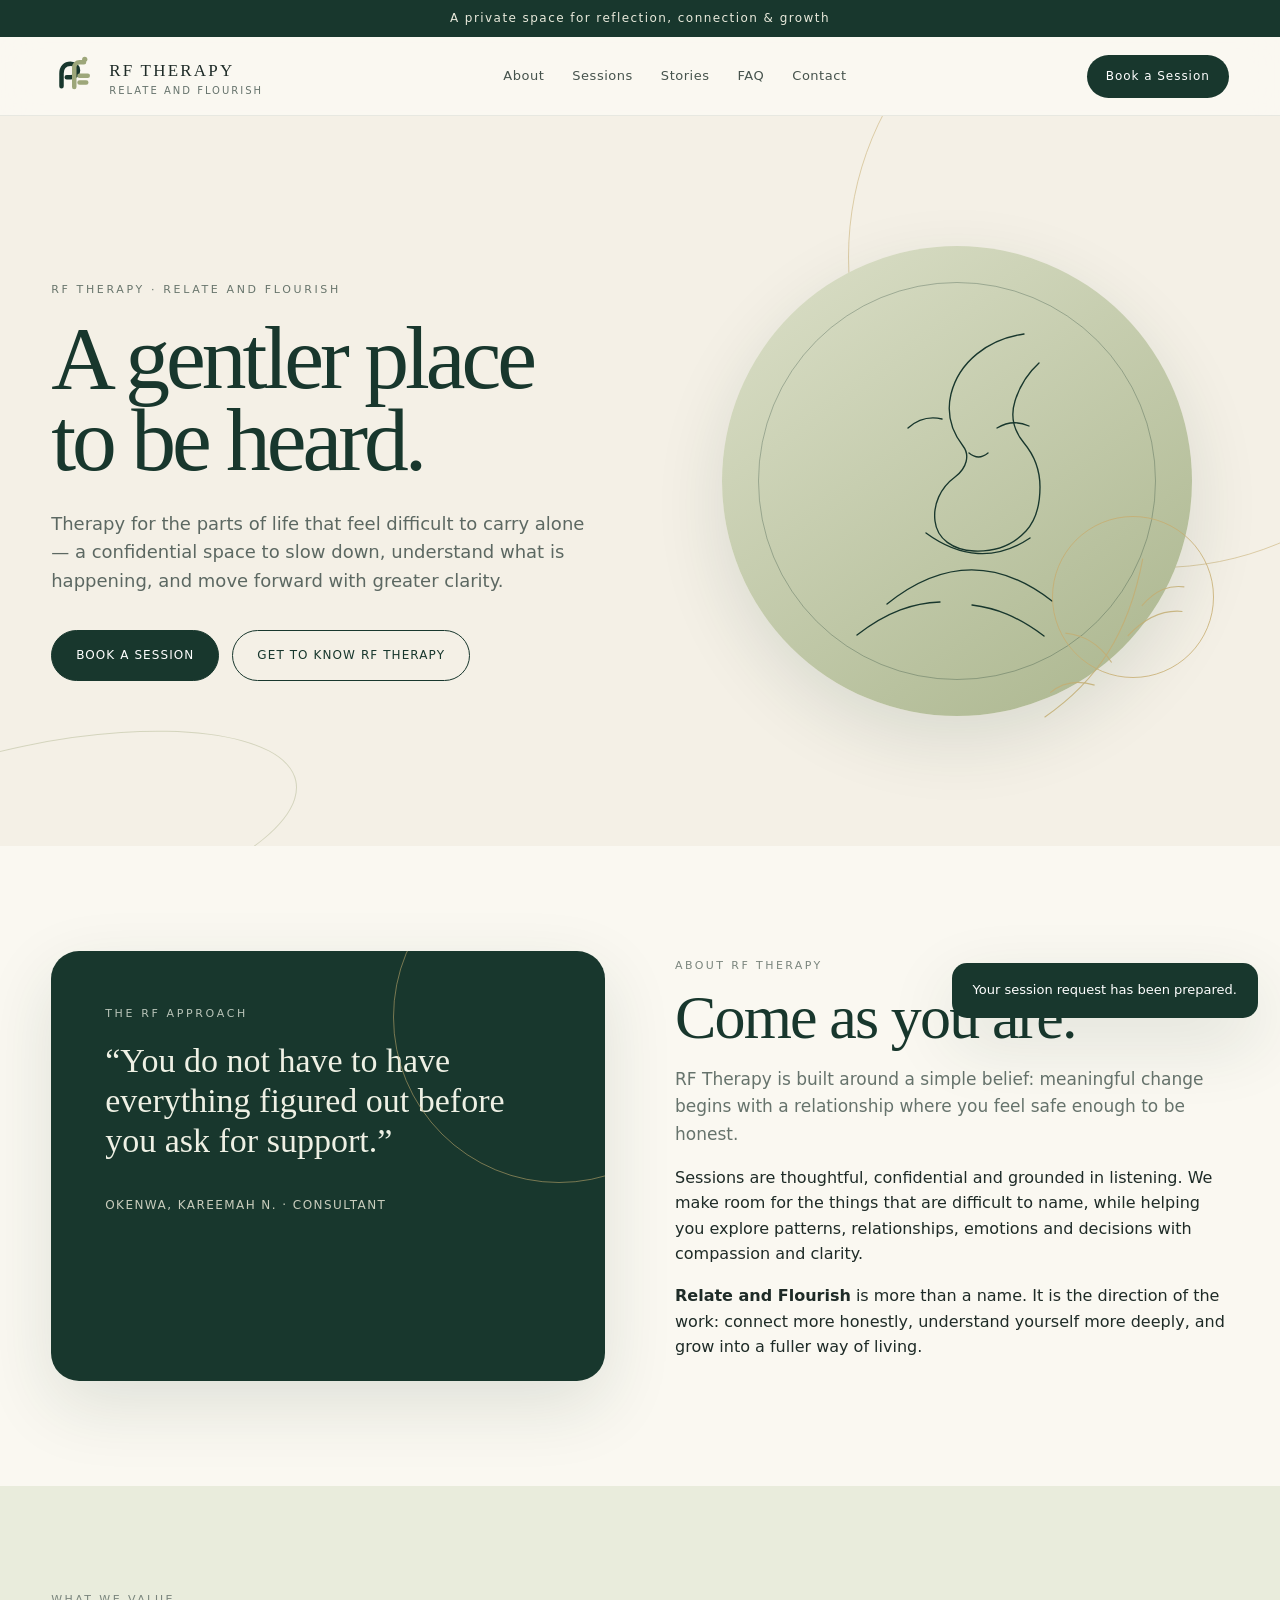
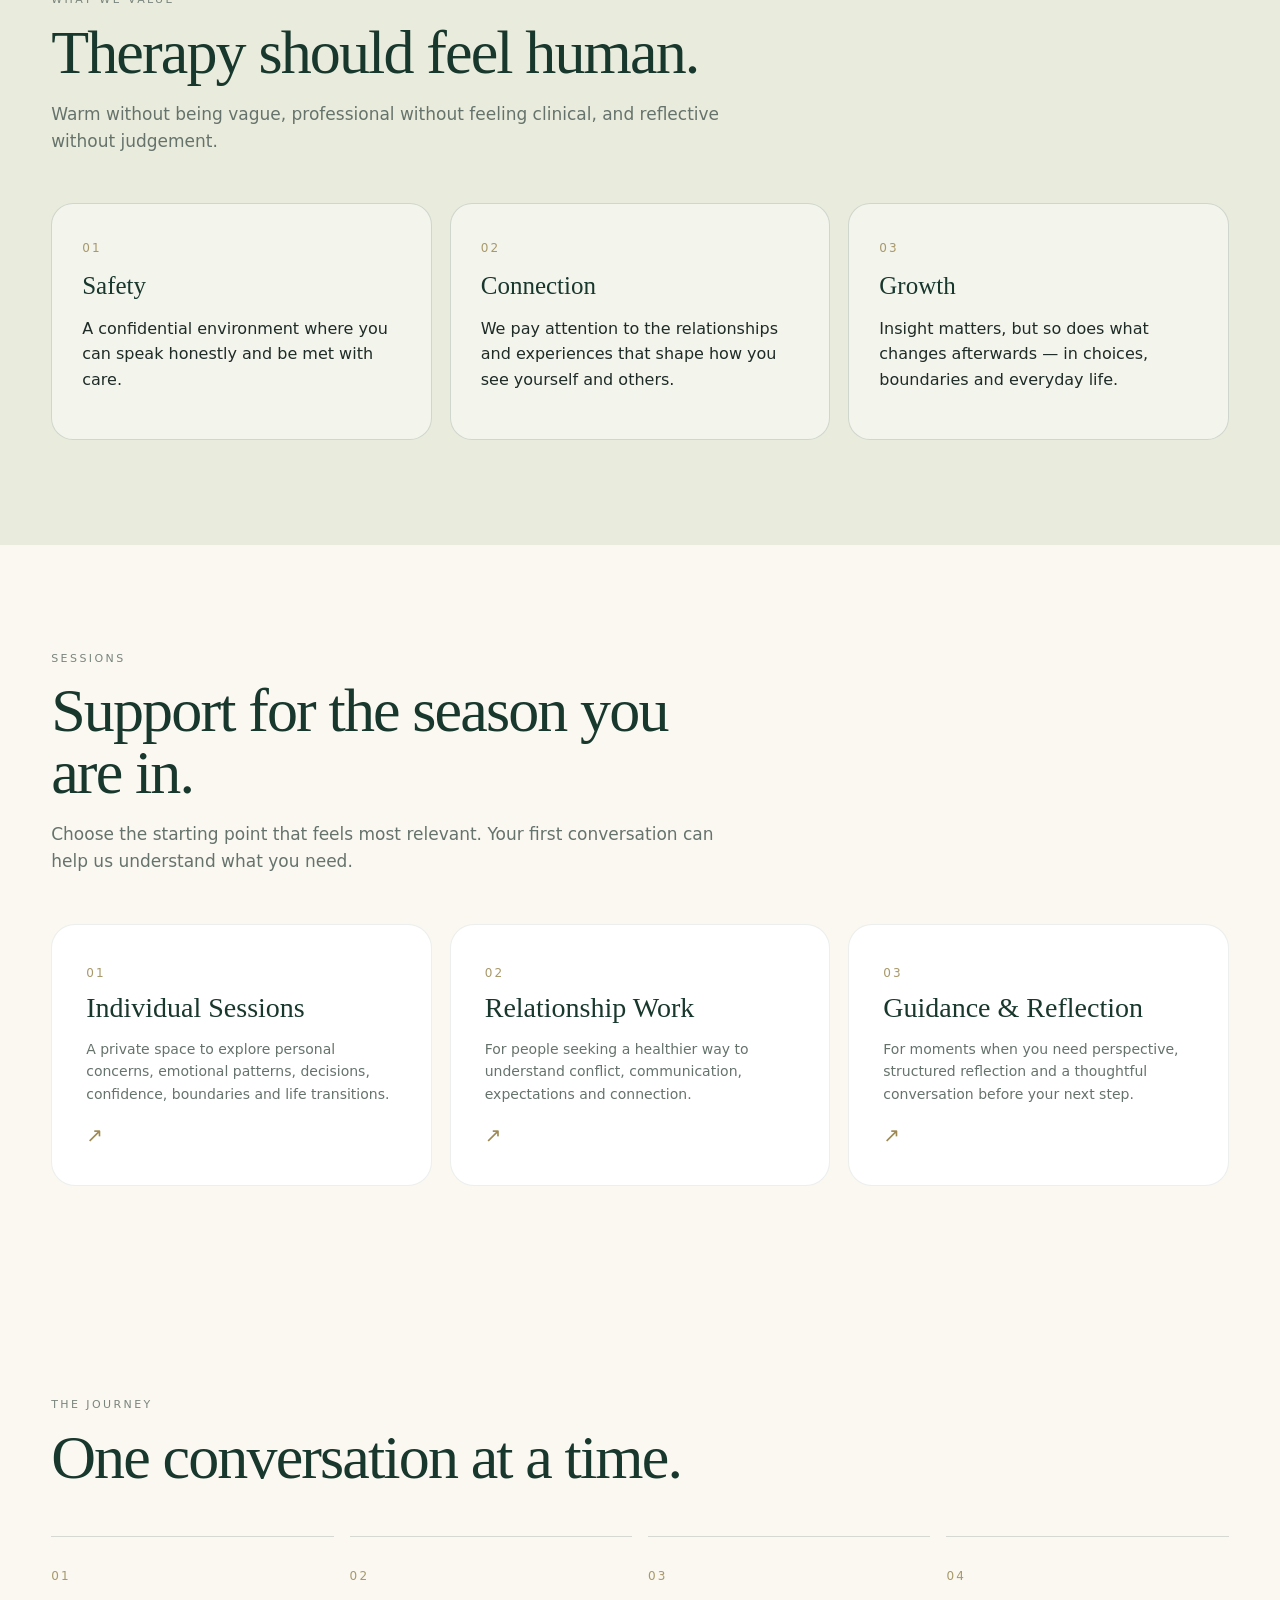
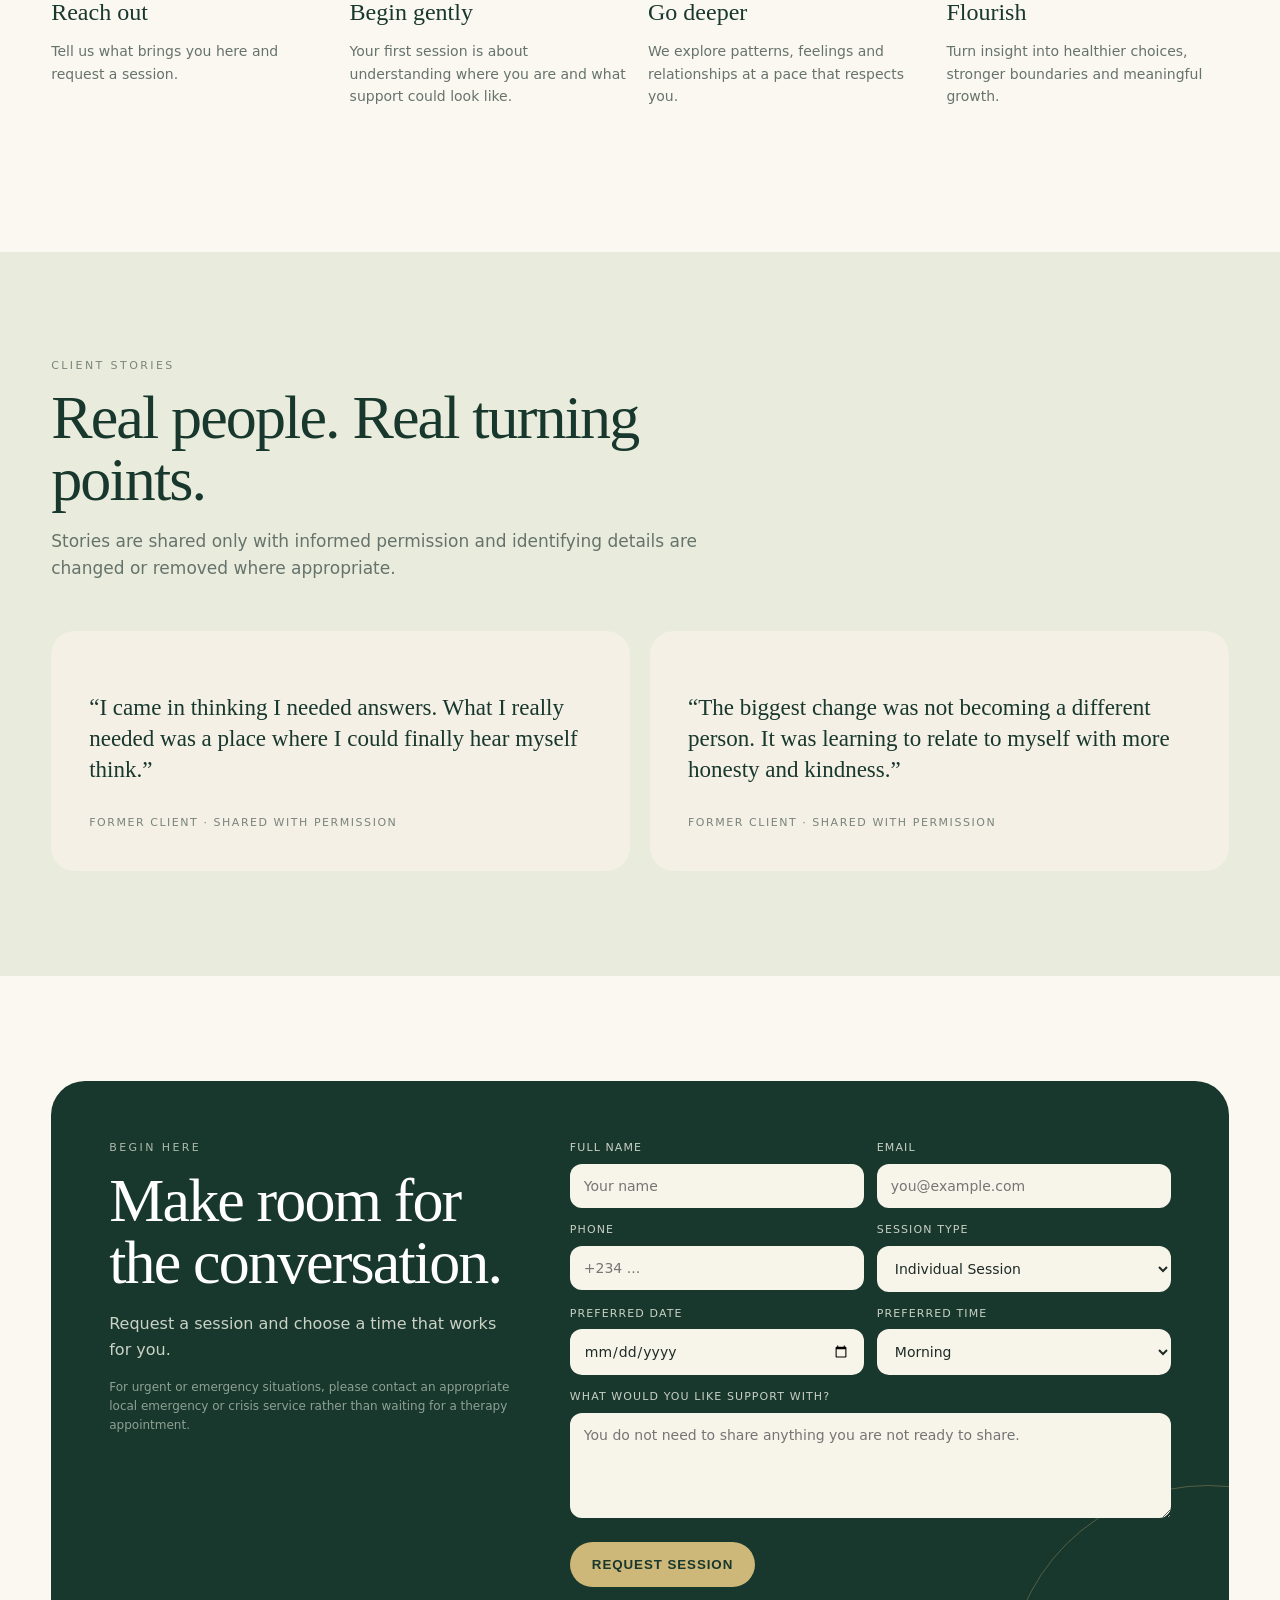
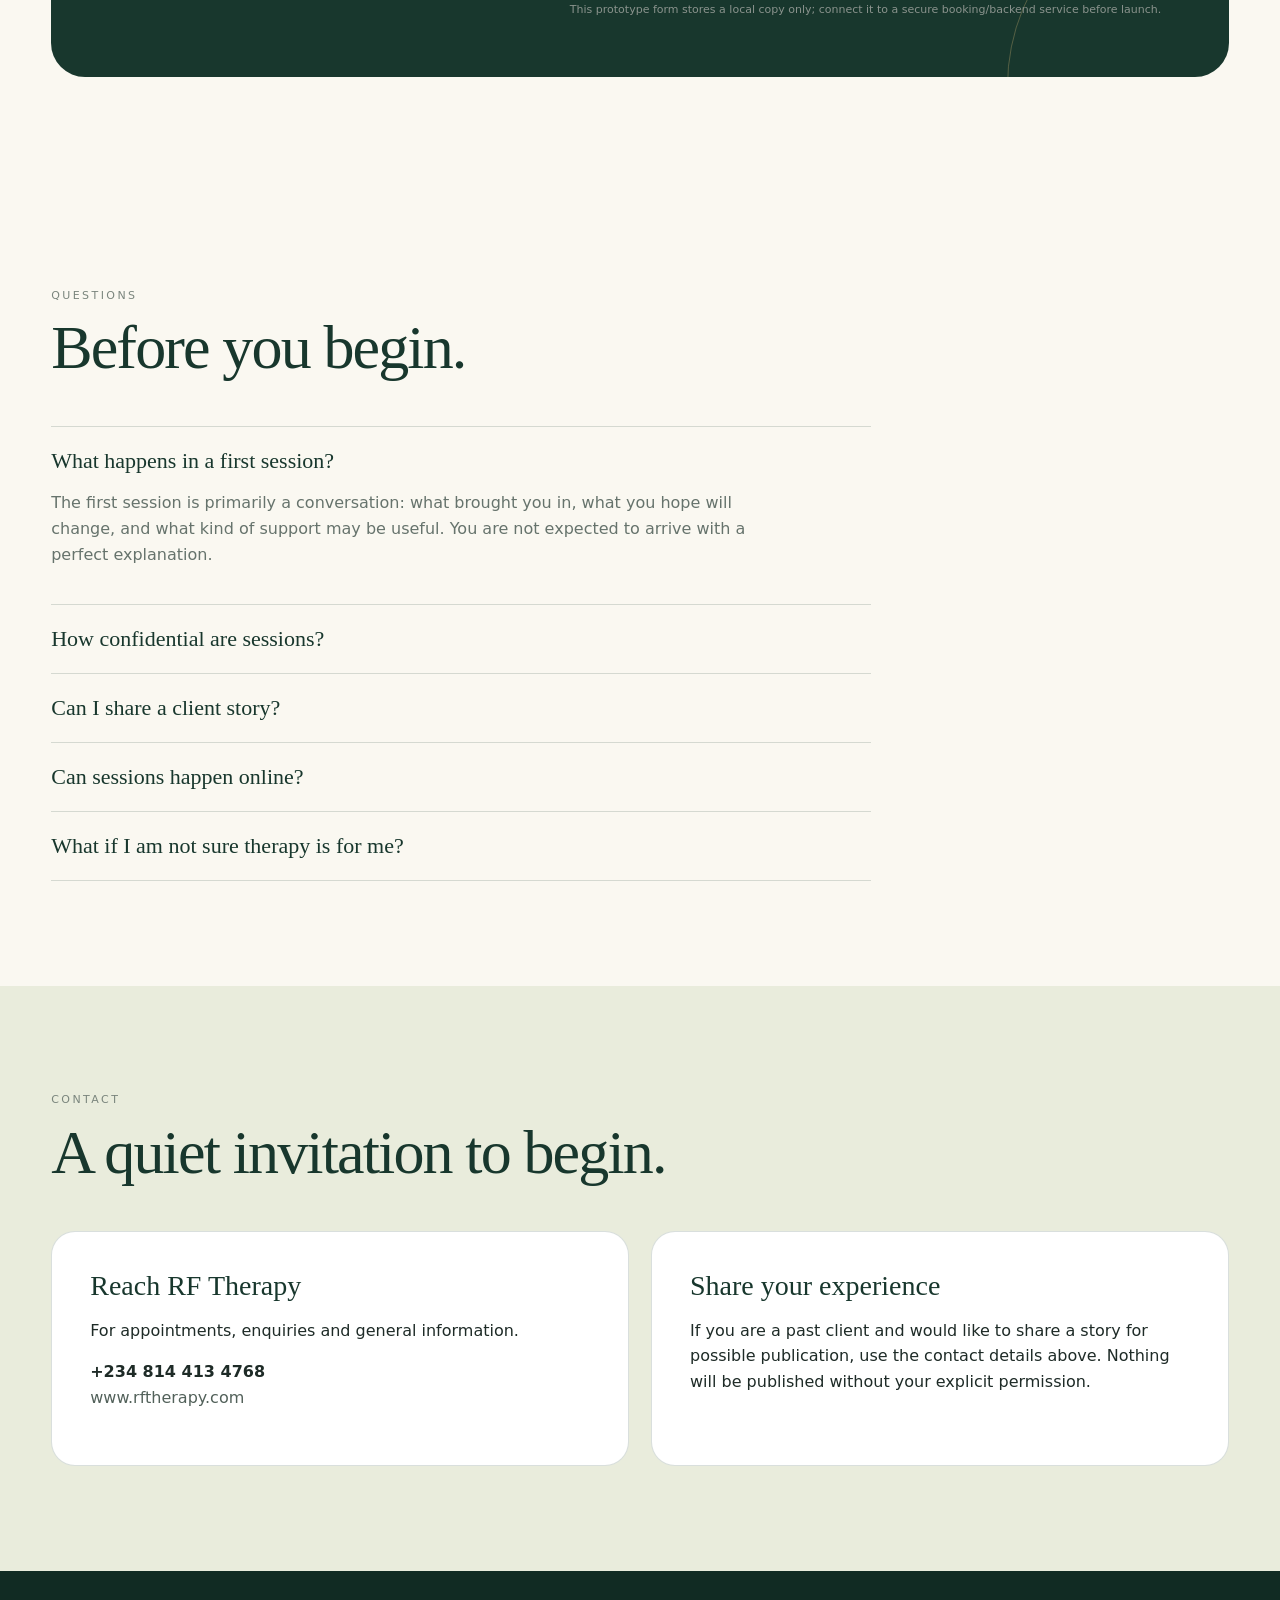
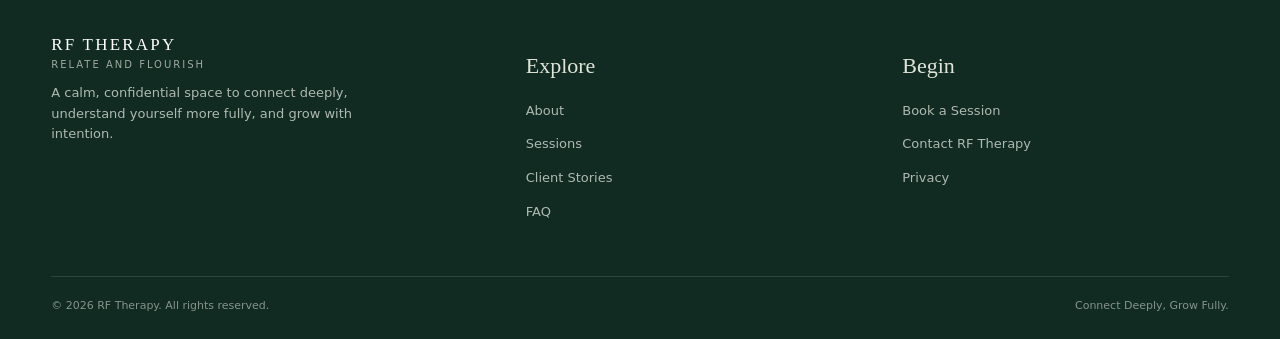
==== index.html @ d4d5d852 "first commit" ====
<!doctype html><html lang="en"><head><meta charset="utf-8"><meta name="viewport" content="width=device-width,initial-scale=1"><meta name="description" content="RF Therapy — a calm, confidential space to connect deeply and grow fully."><title>RF Therapy — Relate & Flourish</title><style>
:root{--forest:#18372d;--forest2:#24493d;--sage:#a7b08a;--olive:#9da77a;--cream:#f4f0e6;--paper:#faf8f1;--ink:#1e2b27;--muted:#66736c;--gold:#c7ad70;--line:rgba(24,55,45,.16);--white:#fffdf8;--serif:Georgia,"Times New Roman",serif;--sans:Inter,ui-sans-serif,system-ui,-apple-system,BlinkMacSystemFont,"Segoe UI",sans-serif;--radius:28px;--shadow:0 24px 70px rgba(24,55,45,.12)}*{box-sizing:border-box}html{scroll-behavior:smooth}body{margin:0;background:var(--paper);color:var(--ink);font-family:var(--sans);line-height:1.6}a{color:inherit;text-decoration:none}.wrap{width:min(1180px,92%);margin:auto}.topbar{background:var(--forest);color:#e9eadc;font-size:12px;letter-spacing:.12em;text-align:center;padding:9px}header{position:sticky;top:0;z-index:20;background:rgba(250,248,241,.88);backdrop-filter:blur(18px);border-bottom:1px solid rgba(24,55,45,.08)}nav{height:78px;display:flex;align-items:center;justify-content:space-between}.brand{display:flex;align-items:center;gap:13px}.brandmark{width:45px;height:45px}.brandname{font-family:var(--serif);letter-spacing:.13em;font-size:17px}.brandname small{display:block;font:10px var(--sans);letter-spacing:.2em;color:var(--muted);margin-top:1px}.links{display:flex;gap:28px;font-size:13px;letter-spacing:.04em}.links a{color:#46534d}.links a:hover{color:var(--forest)}.navcta{background:var(--forest);color:#fff;padding:12px 19px;border-radius:999px;font-size:12px;letter-spacing:.08em}.menu{display:none;border:0;background:none;font-size:26px}.hero{position:relative;overflow:hidden;background:var(--cream);min-height:720px;display:flex;align-items:center}.hero:before{content:"";position:absolute;width:620px;height:620px;border:1px solid rgba(199,173,112,.55);border-radius:50%;right:-190px;top:-170px}.hero:after{content:"";position:absolute;width:520px;height:180px;border:1px solid rgba(157,167,122,.38);border-radius:50%;left:-220px;bottom:-80px;transform:rotate(-12deg)}.hero-grid{display:grid;grid-template-columns:1.02fr .98fr;gap:70px;align-items:center;position:relative;z-index:2}.eyebrow{font-size:11px;letter-spacing:.24em;text-transform:uppercase;color:#69766d;margin-bottom:18px}h1{font:clamp(58px,7vw,94px)/.92 var(--serif);font-weight:400;letter-spacing:-.045em;margin:0;color:var(--forest)}.hero p{max-width:550px;font-size:18px;color:#5c6862;margin:28px 0 34px}.actions{display:flex;gap:13px;flex-wrap:wrap}.btn{display:inline-flex;align-items:center;justify-content:center;padding:15px 24px;border-radius:999px;font-size:12px;letter-spacing:.09em;text-transform:uppercase;border:1px solid var(--forest);transition:.25s}.btn.primary{background:var(--forest);color:white}.btn.secondary{color:var(--forest);background:transparent}.btn:hover{transform:translateY(-2px);box-shadow:0 12px 25px rgba(24,55,45,.13)}.hero-art{min-height:520px;position:relative;display:grid;place-items:center}.orb{width:min(470px,80vw);aspect-ratio:1;border-radius:50%;background:linear-gradient(145deg,#dce0c9,#aab58d);position:relative;box-shadow:var(--shadow)}.orb:before{content:"";position:absolute;inset:36px;border:1px solid rgba(24,55,45,.28);border-radius:50%}.orb:after{content:"";position:absolute;width:160px;height:160px;border:1px solid rgba(199,173,112,.8);border-radius:50%;right:-22px;bottom:38px}.lineface{position:absolute;inset:0}.lineface path{fill:none;stroke:var(--forest);stroke-width:1.35;stroke-linecap:round}.leaf{position:absolute;right:4%;bottom:2%;width:170px;opacity:.85}.leaf path{fill:none;stroke:#c3ae74;stroke-width:1.2}section{padding:105px 0}.section-head{max-width:680px;margin-bottom:48px}.kicker{font-size:11px;letter-spacing:.22em;text-transform:uppercase;color:#7a857d;margin-bottom:12px}h2{font:clamp(40px,5vw,62px)/1 var(--serif);font-weight:400;color:var(--forest);letter-spacing:-.03em;margin:0 0 18px}.lead{font-size:17px;color:var(--muted)}.split{display:grid;grid-template-columns:1fr 1fr;gap:70px;align-items:center}.soft{background:#e9ecdc}.story-card{background:var(--forest);color:#eef0e4;border-radius:var(--radius);padding:54px;min-height:430px;position:relative;overflow:hidden;box-shadow:var(--shadow)}.story-card:before{content:"";position:absolute;width:330px;height:330px;border:1px solid rgba(199,173,112,.55);border-radius:50%;right:-120px;top:-100px}.quote{font:34px/1.18 var(--serif);max-width:520px}.signature{margin-top:35px;color:#c9cdbd;font-size:12px;letter-spacing:.12em;text-transform:uppercase}.values{display:grid;grid-template-columns:repeat(3,1fr);gap:18px}.value{padding:30px;border:1px solid var(--line);border-radius:22px;background:rgba(255,255,255,.45)}.value h3{font:25px var(--serif);margin:12px 0 8px;color:var(--forest)}.num{color:#a8996b;font-size:12px;letter-spacing:.18em}.services{display:grid;grid-template-columns:repeat(3,1fr);gap:18px}.service{background:#fff;border-radius:24px;padding:34px;border:1px solid rgba(24,55,45,.08);transition:.25s}.service:hover{transform:translateY(-5px);box-shadow:var(--shadow)}.service h3{font:28px var(--serif);color:var(--forest);margin:8px 0 12px}.service p{color:var(--muted);font-size:14px}.service .arrow{color:#9d8951;font-size:20px}.process{display:grid;grid-template-columns:repeat(4,1fr);gap:16px}.step{padding:25px 0;border-top:1px solid var(--line)}.step h3{font:24px var(--serif);color:var(--forest);margin:12px 0 7px}.step p{font-size:14px;color:var(--muted)}.stories{display:grid;grid-template-columns:1fr 1fr;gap:20px}.testimonial{background:var(--cream);padding:38px;border-radius:24px}.testimonial p{font:23px/1.35 var(--serif);color:var(--forest)}.testimonial span{font-size:11px;letter-spacing:.14em;text-transform:uppercase;color:#79847c}.booking{background:var(--forest);color:white;border-radius:34px;padding:58px;display:grid;grid-template-columns:.8fr 1.2fr;gap:60px;position:relative;overflow:hidden}.booking:after{content:"";position:absolute;width:400px;height:400px;border:1px solid rgba(199,173,112,.35);border-radius:50%;right:-180px;bottom:-210px}.booking h2{color:white}.booking p{color:#cbd2c6}.form{display:grid;grid-template-columns:1fr 1fr;gap:13px;position:relative;z-index:2}.form label{font-size:11px;letter-spacing:.1em;text-transform:uppercase;color:#c9d0c5}.form .full{grid-column:1/-1}.form input,.form select,.form textarea{width:100%;margin-top:7px;background:#f7f4e9;border:0;border-radius:12px;padding:14px;color:var(--ink);font:14px var(--sans);outline:none}.form textarea{min-height:105px;resize:vertical}.form button{border:0;cursor:pointer;margin-top:6px;background:#cdb779;color:#18372d;padding:15px 22px;border-radius:999px;font-weight:600;letter-spacing:.07em;text-transform:uppercase}.consent{font-size:11px;color:#8a938d;margin-top:14px}.faq{max-width:820px}.faq details{border-top:1px solid var(--line);padding:21px 0}.faq details:last-child{border-bottom:1px solid var(--line)}summary{cursor:pointer;list-style:none;font:22px var(--serif);color:var(--forest)}summary::-webkit-details-marker{display:none}.faq p{color:var(--muted);max-width:700px}.contact{display:grid;grid-template-columns:1fr 1fr;gap:22px}.contact-card{padding:38px;background:white;border-radius:24px;border:1px solid var(--line)}.contact-card h3{font:28px var(--serif);color:var(--forest);margin:0 0 12px}.contact-card a{color:#52615a}footer{background:#112b23;color:#dfe4d8;padding:60px 0 25px}.foot{display:grid;grid-template-columns:1.3fr 1fr 1fr;gap:50px}.foot h3{font:22px var(--serif);font-weight:400}.foot p,.foot a{color:#aeb9b0;font-size:13px}.bottom{border-top:1px solid rgba(255,255,255,.12);margin-top:40px;padding-top:20px;font-size:11px;color:#84938a;display:flex;justify-content:space-between}.toast{position:fixed;right:22px;bottom:22px;background:var(--forest);color:white;padding:17px 21px;border-radius:15px;box-shadow:var(--shadow);transform:translateY(140px);transition:.3s;z-index:50;font-size:13px}.toast.show{transform:translateY(0)}@media(max-width:850px){.links,.navcta{display:none}.menu{display:block}.hero{min-height:auto;padding:80px 0}.hero-grid,.split,.booking,.contact{grid-template-columns:1fr}.hero-art{min-height:420px}.values,.services{grid-template-columns:1fr}.process{grid-template-columns:1fr 1fr}.stories{grid-template-columns:1fr}.booking{padding:38px 25px}.form{grid-template-columns:1fr}.form .full{grid-column:auto}.foot{grid-template-columns:1fr}.bottom{display:block}.bottom span{display:block;margin-top:7px}}
</style></head><body>
<div class="topbar">A private space for reflection, connection & growth</div><header><div class="wrap"><nav><a class="brand" href="#top"><svg class="brandmark" viewBox="0 0 60 60"><path d="M14 43V26c0-8 5-13 12-13 6 0 10 4 10 9 0 5-4 9-10 9h-5" fill="none" stroke="#18372d" stroke-width="6" stroke-linecap="round"/><path d="M31 44V18c0-4 3-7 7-7h6" fill="none" stroke="#9da77a" stroke-width="6" stroke-linecap="round"/><path d="M38 29h11M38 38h9" stroke="#9da77a" stroke-width="6" stroke-linecap="round"/><circle cx="45" cy="7" r="3.5" fill="#9da77a"/></svg><div class="brandname">RF THERAPY<small>RELATE AND FLOURISH</small></div></a><div class="links"><a href="#about">About</a><a href="#services">Sessions</a><a href="#stories">Stories</a><a href="#faq">FAQ</a><a href="#contact">Contact</a></div><a class="navcta" href="#booking">Book a Session</a><button class="menu" onclick="document.querySelector('.links').classList.toggle('mobile')">☰</button></nav></div></header>
<main id="top"><section class="hero"><div class="wrap hero-grid"><div><div class="eyebrow">RF Therapy · Relate and Flourish</div><h1>A gentler place<br>to be heard.</h1><p>Therapy for the parts of life that feel difficult to carry alone — a confidential space to slow down, understand what is happening, and move forward with greater clarity.</p><div class="actions"><a class="btn primary" href="#booking">Book a Session</a><a class="btn secondary" href="#about">Get to know RF Therapy</a></div></div><div class="hero-art"><div class="orb"><svg class="lineface" viewBox="0 0 470 470"><path d="M302 88c-36 5-65 28-73 60-5 21 1 38 12 52 7 9 4 22-8 31-15 11-22 28-20 44 2 18 18 29 39 30 23 1 40-7 52-20 11-12 14-28 14-44 0-18-6-32-16-44-10-12-14-26-9-42 5-16 13-28 24-38"/><path d="M220 173c-13-3-25 1-34 9M275 182c10-6 21-7 32-2M247 207c6 5 13 5 19 0"/><path d="M204 287c34 25 70 28 104 5"/><path d="M165 358c56-45 111-45 165-3"/><path d="M135 389c31-24 57-32 83-33M322 390c-27-20-48-28-72-31"/></svg></div><svg class="leaf" viewBox="0 0 180 190"><path d="M8 176c55-38 89-88 104-168M79 118c-14-21-30-29-49-31M96 90c19-20 38-28 58-26M61 142c-19-6-34-3-47 8M111 58c15-17 29-22 45-20"/></svg></div></div></section>
<section id="about"><div class="wrap split"><div class="story-card"><div class="eyebrow" style="color:#b9c4b9">The RF approach</div><div class="quote">“You do not have to have everything figured out before you ask for support.”</div><div class="signature">Okenwa, Kareemah N. · Consultant</div></div><div><div class="kicker">About RF Therapy</div><h2>Come as you are.</h2><p class="lead">RF Therapy is built around a simple belief: meaningful change begins with a relationship where you feel safe enough to be honest.</p><p>Sessions are thoughtful, confidential and grounded in listening. We make room for the things that are difficult to name, while helping you explore patterns, relationships, emotions and decisions with compassion and clarity.</p><p><strong>Relate and Flourish</strong> is more than a name. It is the direction of the work: connect more honestly, understand yourself more deeply, and grow into a fuller way of living.</p></div></div></section>
<section class="soft"><div class="wrap"><div class="section-head"><div class="kicker">What we value</div><h2>Therapy should feel human.</h2><p class="lead">Warm without being vague, professional without feeling clinical, and reflective without judgement.</p></div><div class="values"><div class="value"><span class="num">01</span><h3>Safety</h3><p>A confidential environment where you can speak honestly and be met with care.</p></div><div class="value"><span class="num">02</span><h3>Connection</h3><p>We pay attention to the relationships and experiences that shape how you see yourself and others.</p></div><div class="value"><span class="num">03</span><h3>Growth</h3><p>Insight matters, but so does what changes afterwards — in choices, boundaries and everyday life.</p></div></div></div></section>
<section id="services"><div class="wrap"><div class="section-head"><div class="kicker">Sessions</div><h2>Support for the season you are in.</h2><p class="lead">Choose the starting point that feels most relevant. Your first conversation can help us understand what you need.</p></div><div class="services"><article class="service"><span class="num">01</span><h3>Individual Sessions</h3><p>A private space to explore personal concerns, emotional patterns, decisions, confidence, boundaries and life transitions.</p><span class="arrow">↗</span></article><article class="service"><span class="num">02</span><h3>Relationship Work</h3><p>For people seeking a healthier way to understand conflict, communication, expectations and connection.</p><span class="arrow">↗</span></article><article class="service"><span class="num">03</span><h3>Guidance & Reflection</h3><p>For moments when you need perspective, structured reflection and a thoughtful conversation before your next step.</p><span class="arrow">↗</span></article></div></div></section>
<section><div class="wrap"><div class="section-head"><div class="kicker">The journey</div><h2>One conversation at a time.</h2></div><div class="process"><div class="step"><span class="num">01</span><h3>Reach out</h3><p>Tell us what brings you here and request a session.</p></div><div class="step"><span class="num">02</span><h3>Begin gently</h3><p>Your first session is about understanding where you are and what support could look like.</p></div><div class="step"><span class="num">03</span><h3>Go deeper</h3><p>We explore patterns, feelings and relationships at a pace that respects you.</p></div><div class="step"><span class="num">04</span><h3>Flourish</h3><p>Turn insight into healthier choices, stronger boundaries and meaningful growth.</p></div></div></div></section>
<section id="stories" class="soft"><div class="wrap"><div class="section-head"><div class="kicker">Client stories</div><h2>Real people. Real turning points.</h2><p class="lead">Stories are shared only with informed permission and identifying details are changed or removed where appropriate.</p></div><div class="stories"><div class="testimonial"><p>“I came in thinking I needed answers. What I really needed was a place where I could finally hear myself think.”</p><span>Former client · shared with permission</span></div><div class="testimonial"><p>“The biggest change was not becoming a different person. It was learning to relate to myself with more honesty and kindness.”</p><span>Former client · shared with permission</span></div></div></div></section>
<section id="booking"><div class="wrap"><div class="booking"><div><div class="kicker" style="color:#aeb9ad">Begin here</div><h2>Make room for the conversation.</h2><p>Request a session and choose a time that works for you.</p><p style="font-size:12px;color:#8fa095">For urgent or emergency situations, please contact an appropriate local emergency or crisis service rather than waiting for a therapy appointment.</p></div><form class="form" onsubmit="book(event)"><label>Full name<input required name="name" placeholder="Your name"></label><label>Email<input required type="email" name="email" placeholder="you@example.com"></label><label>Phone<input name="phone" placeholder="+234 ..."></label><label>Session type<select name="type"><option>Individual Session</option><option>Relationship Work</option><option>Guidance & Reflection</option></select></label><label>Preferred date<input required type="date" name="date"></label><label>Preferred time<select name="time"><option>Morning</option><option>Afternoon</option><option>Evening</option></select></label><label class="full">What would you like support with?<textarea name="message" placeholder="You do not need to share anything you are not ready to share."></textarea></label><div class="full"><button type="submit">Request Session</button><div class="consent">This prototype form stores a local copy only; connect it to a secure booking/backend service before launch.</div></div></form></div></div></section>
<section id="faq"><div class="wrap"><div class="section-head"><div class="kicker">Questions</div><h2>Before you begin.</h2></div><div class="faq"><details open><summary>What happens in a first session?</summary><p>The first session is primarily a conversation: what brought you in, what you hope will change, and what kind of support may be useful. You are not expected to arrive with a perfect explanation.</p></details><details><summary>How confidential are sessions?</summary><p>Confidentiality is a core part of the therapeutic relationship, subject to applicable professional, legal and safeguarding requirements. The exact policy should be confirmed by the practitioner.</p></details><details><summary>Can I share a client story?</summary><p>Client experiences should only be published after clear, informed consent, with the option to withdraw permission where applicable.</p></details><details><summary>Can sessions happen online?</summary><p>Online sessions can be offered where appropriate. The final site should specify availability, platform, fees and any location or licensing requirements that apply.</p></details><details><summary>What if I am not sure therapy is for me?</summary><p>You do not need to decide everything before reaching out. A first conversation can simply be a chance to understand the process and decide whether the fit feels right.</p></details></div></div></section>
<section id="contact" class="soft"><div class="wrap"><div class="section-head"><div class="kicker">Contact</div><h2>A quiet invitation to begin.</h2></div><div class="contact"><div class="contact-card"><h3>Reach RF Therapy</h3><p>For appointments, enquiries and general information.</p><p><strong>+234 814 413 4768</strong><br><a href="https://www.rftherapy.com">www.rftherapy.com</a></p></div><div class="contact-card"><h3>Share your experience</h3><p>If you are a past client and would like to share a story for possible publication, use the contact details above. Nothing will be published without your explicit permission.</p></div></div></div></section></main>
<footer><div class="wrap foot"><div><div class="brandname" style="color:#fff">RF THERAPY<small style="color:#9eaa9f">RELATE AND FLOURISH</small></div><p style="max-width:330px">A calm, confidential space to connect deeply, understand yourself more fully, and grow with intention.</p></div><div><h3>Explore</h3><p><a href="#about">About</a></p><p><a href="#services">Sessions</a></p><p><a href="#stories">Client Stories</a></p><p><a href="#faq">FAQ</a></p></div><div><h3>Begin</h3><p><a href="#booking">Book a Session</a></p><p><a href="#contact">Contact RF Therapy</a></p><p><a href="#">Privacy</a></p></div></div><div class="wrap bottom"><span>© 2026 RF Therapy. All rights reserved.</span><span>Connect Deeply, Grow Fully.</span></div></footer><div class="toast" id="toast">Your session request has been prepared.</div><script>function book(e){e.preventDefault();const f=e.target,d=new FormData(f);try{localStorage.setItem('rfTherapyBooking',JSON.stringify(Object.fromEntries(d.entries())))}catch(_){}document.getElementById('toast').textContent='Thank you, '+(d.get('name')||'there')+'. Your session request is ready to connect to the booking system.';document.getElementById('toast').classList.add('show');f.reset();setTimeout(()=>document.getElementById('toast').classList.remove('show'),6000)}</script></body></html>
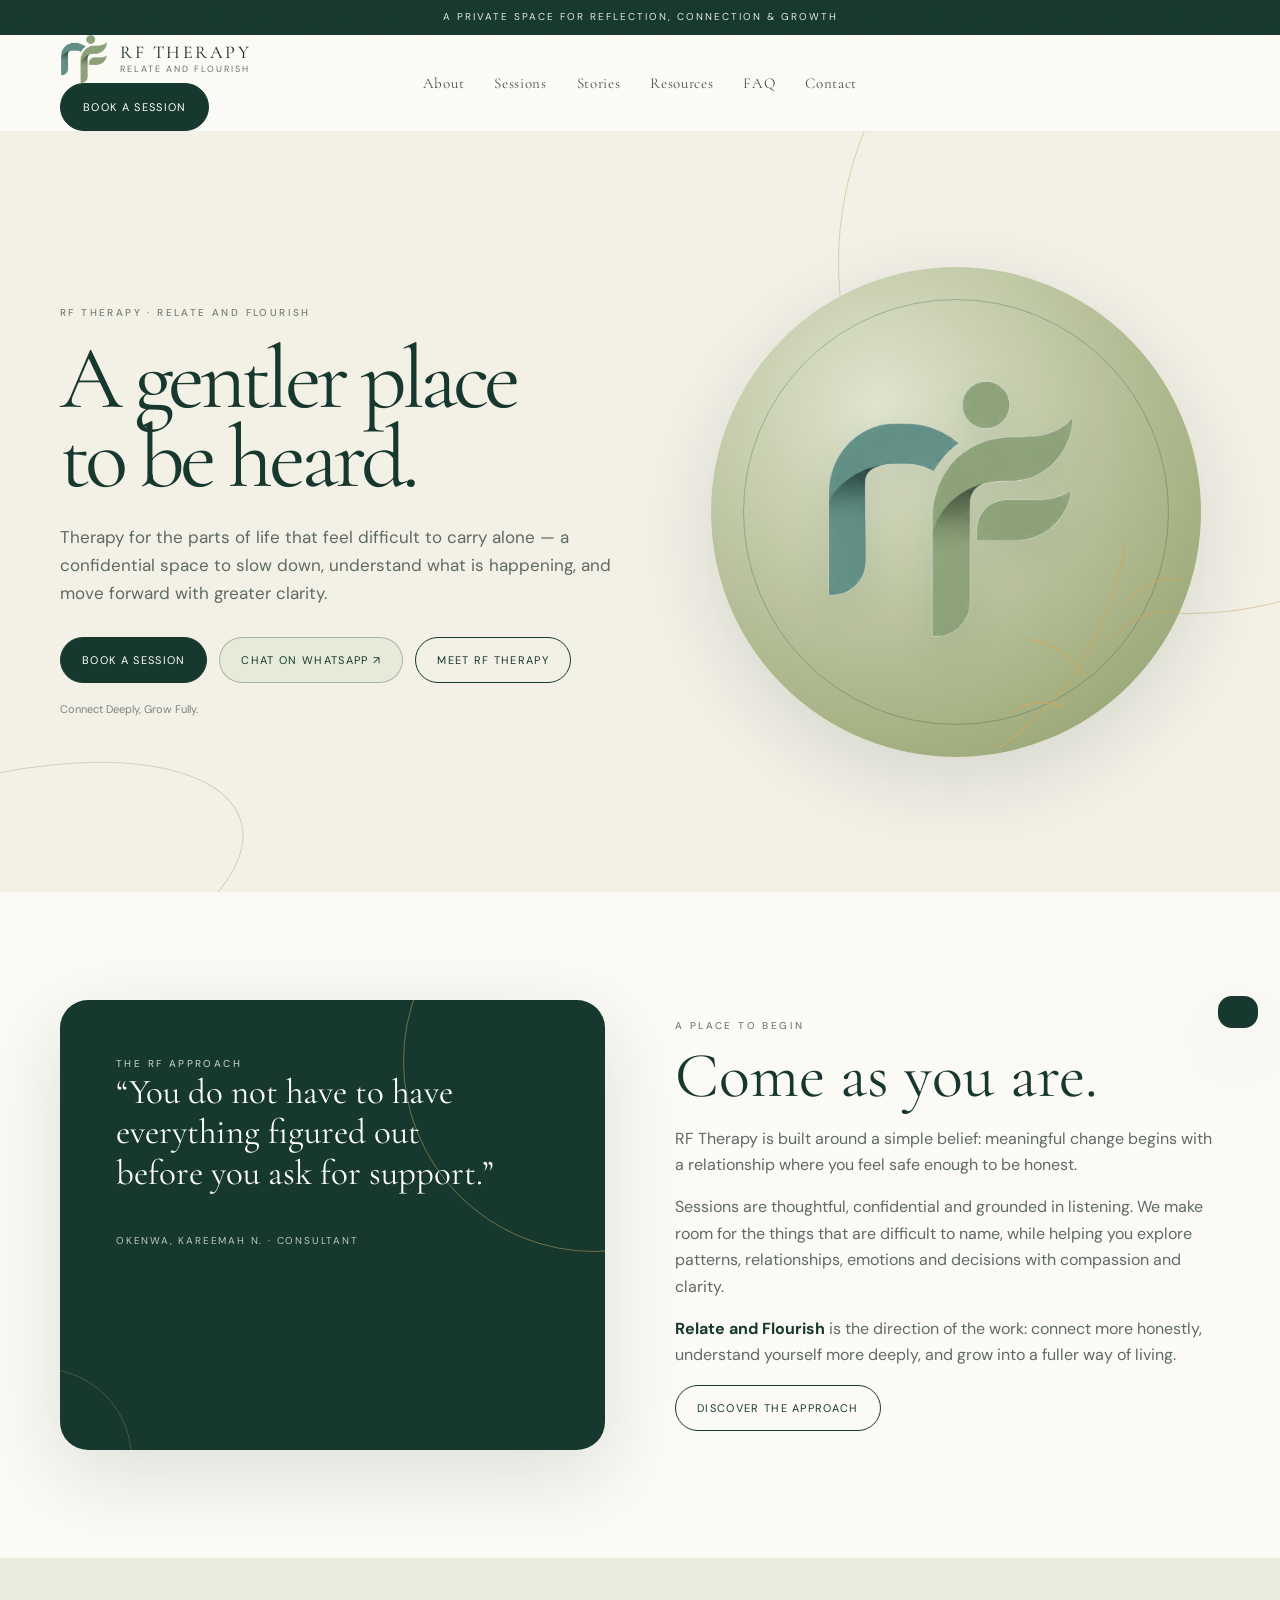
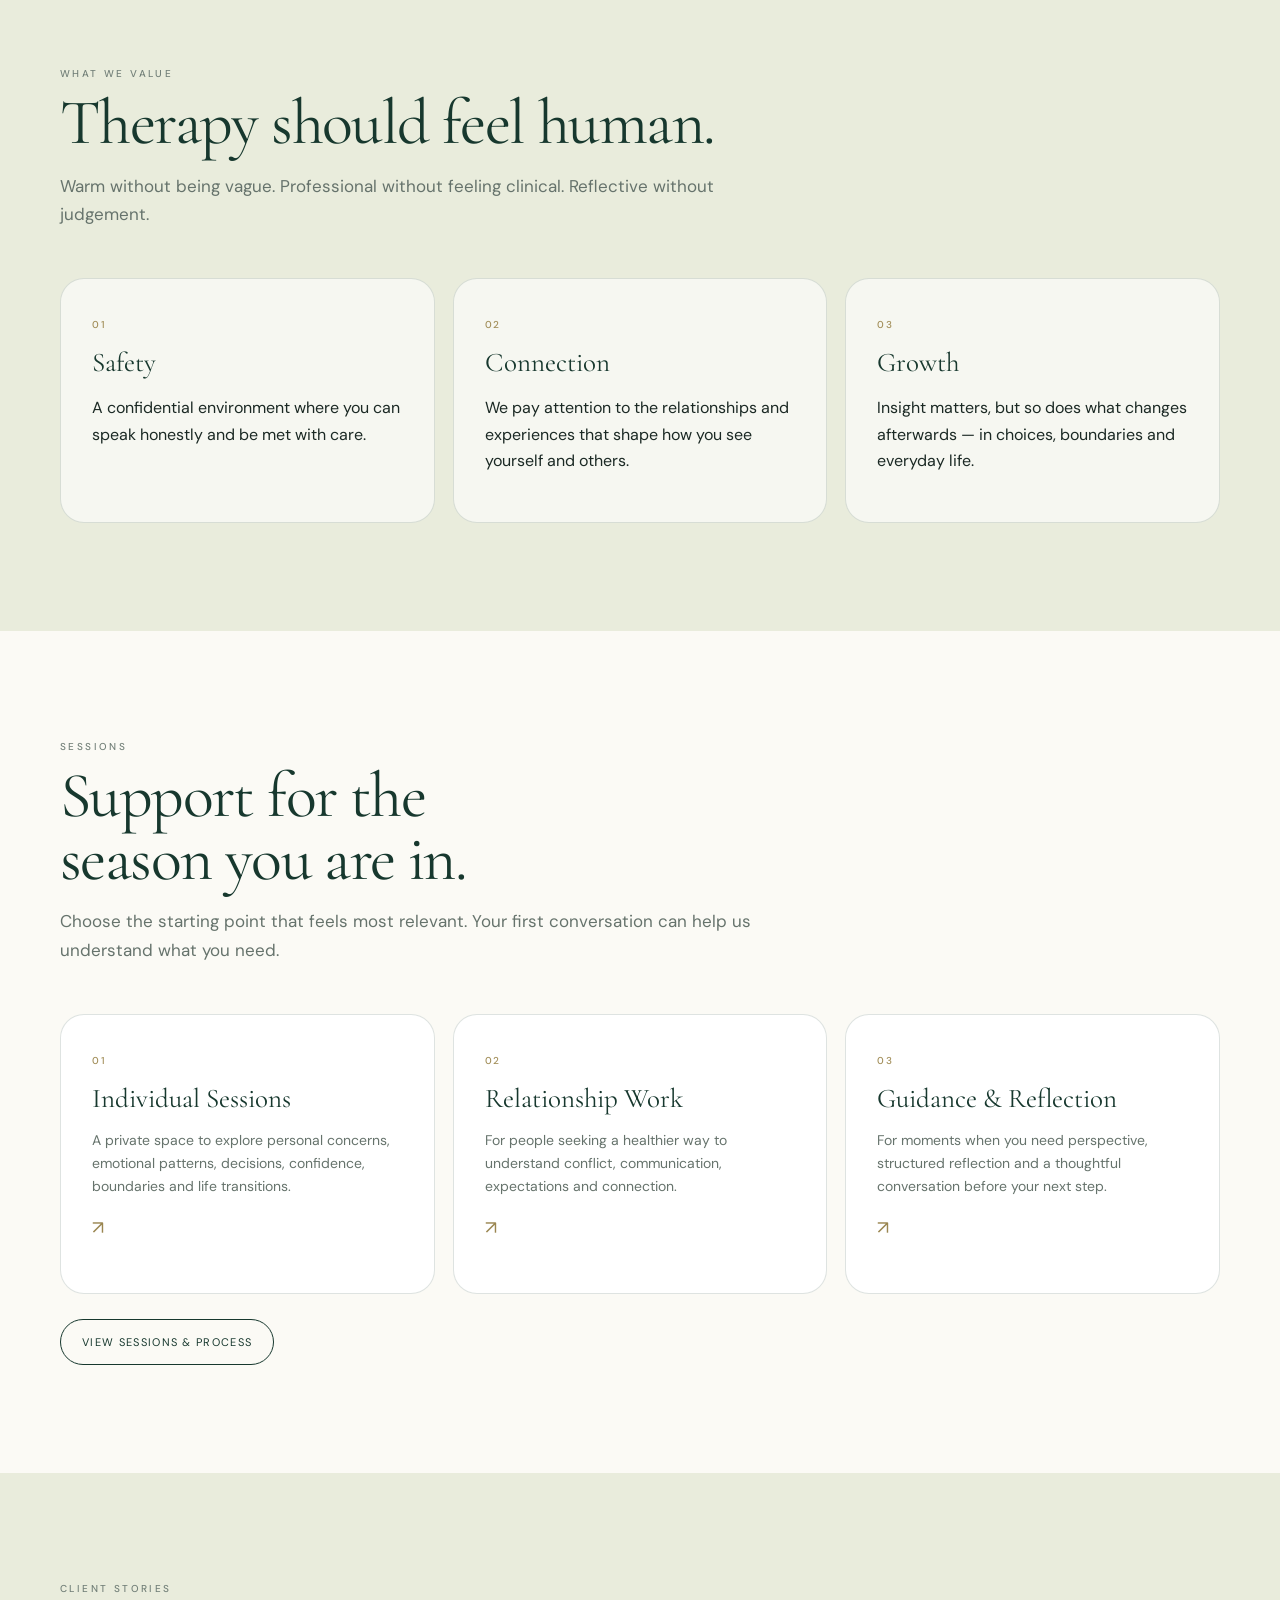
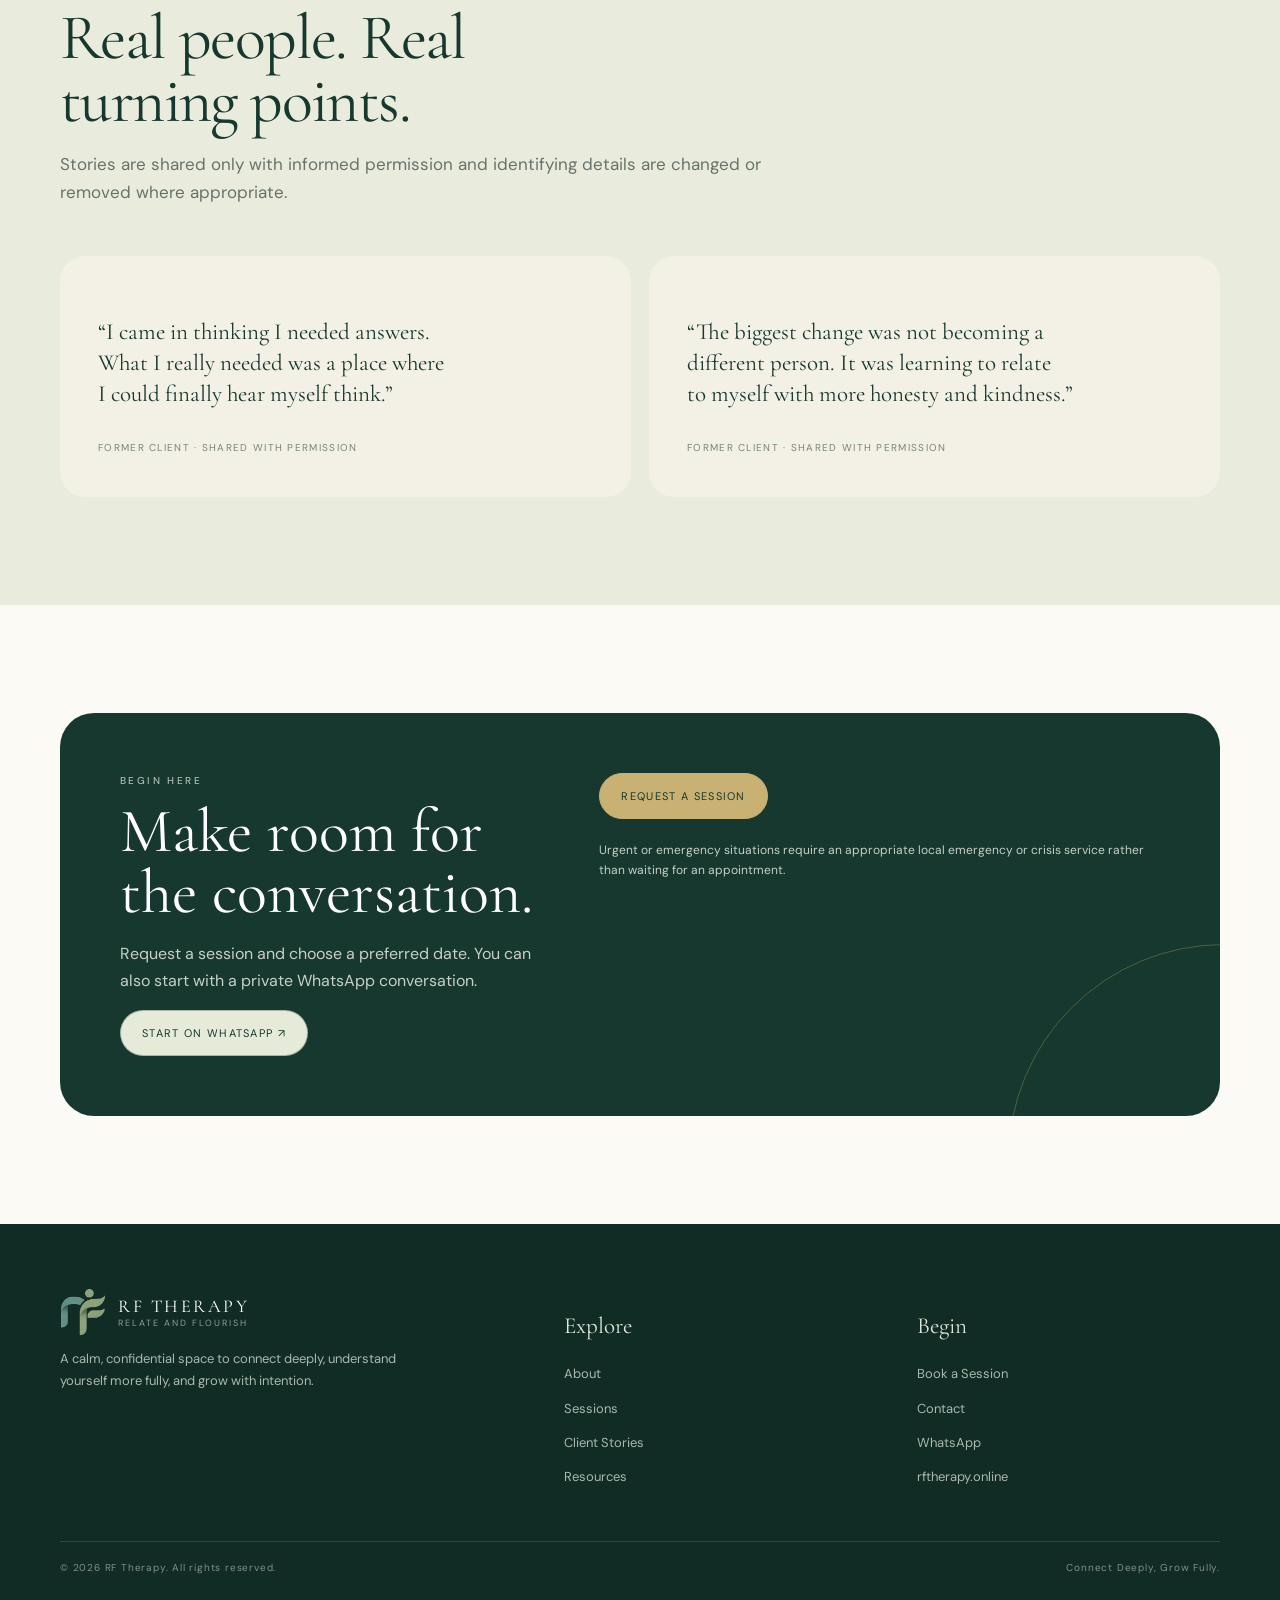
==== commit 7dd2b364: "changed site from single page to multipage" ====
--- a/index.html
+++ b/index.html
@@ -1,14 +1,34 @@
-<!doctype html><html lang="en"><head><meta charset="utf-8"><meta name="viewport" content="width=device-width,initial-scale=1"><meta name="description" content="RF Therapy — a calm, confidential space to connect deeply and grow fully."><title>RF Therapy — Relate & Flourish</title><style>
-:root{--forest:#18372d;--forest2:#24493d;--sage:#a7b08a;--olive:#9da77a;--cream:#f4f0e6;--paper:#faf8f1;--ink:#1e2b27;--muted:#66736c;--gold:#c7ad70;--line:rgba(24,55,45,.16);--white:#fffdf8;--serif:Georgia,"Times New Roman",serif;--sans:Inter,ui-sans-serif,system-ui,-apple-system,BlinkMacSystemFont,"Segoe UI",sans-serif;--radius:28px;--shadow:0 24px 70px rgba(24,55,45,.12)}*{box-sizing:border-box}html{scroll-behavior:smooth}body{margin:0;background:var(--paper);color:var(--ink);font-family:var(--sans);line-height:1.6}a{color:inherit;text-decoration:none}.wrap{width:min(1180px,92%);margin:auto}.topbar{background:var(--forest);color:#e9eadc;font-size:12px;letter-spacing:.12em;text-align:center;padding:9px}header{position:sticky;top:0;z-index:20;background:rgba(250,248,241,.88);backdrop-filter:blur(18px);border-bottom:1px solid rgba(24,55,45,.08)}nav{height:78px;display:flex;align-items:center;justify-content:space-between}.brand{display:flex;align-items:center;gap:13px}.brandmark{width:45px;height:45px}.brandname{font-family:var(--serif);letter-spacing:.13em;font-size:17px}.brandname small{display:block;font:10px var(--sans);letter-spacing:.2em;color:var(--muted);margin-top:1px}.links{display:flex;gap:28px;font-size:13px;letter-spacing:.04em}.links a{color:#46534d}.links a:hover{color:var(--forest)}.navcta{background:var(--forest);color:#fff;padding:12px 19px;border-radius:999px;font-size:12px;letter-spacing:.08em}.menu{display:none;border:0;background:none;font-size:26px}.hero{position:relative;overflow:hidden;background:var(--cream);min-height:720px;display:flex;align-items:center}.hero:before{content:"";position:absolute;width:620px;height:620px;border:1px solid rgba(199,173,112,.55);border-radius:50%;right:-190px;top:-170px}.hero:after{content:"";position:absolute;width:520px;height:180px;border:1px solid rgba(157,167,122,.38);border-radius:50%;left:-220px;bottom:-80px;transform:rotate(-12deg)}.hero-grid{display:grid;grid-template-columns:1.02fr .98fr;gap:70px;align-items:center;position:relative;z-index:2}.eyebrow{font-size:11px;letter-spacing:.24em;text-transform:uppercase;color:#69766d;margin-bottom:18px}h1{font:clamp(58px,7vw,94px)/.92 var(--serif);font-weight:400;letter-spacing:-.045em;margin:0;color:var(--forest)}.hero p{max-width:550px;font-size:18px;color:#5c6862;margin:28px 0 34px}.actions{display:flex;gap:13px;flex-wrap:wrap}.btn{display:inline-flex;align-items:center;justify-content:center;padding:15px 24px;border-radius:999px;font-size:12px;letter-spacing:.09em;text-transform:uppercase;border:1px solid var(--forest);transition:.25s}.btn.primary{background:var(--forest);color:white}.btn.secondary{color:var(--forest);background:transparent}.btn:hover{transform:translateY(-2px);box-shadow:0 12px 25px rgba(24,55,45,.13)}.hero-art{min-height:520px;position:relative;display:grid;place-items:center}.orb{width:min(470px,80vw);aspect-ratio:1;border-radius:50%;background:linear-gradient(145deg,#dce0c9,#aab58d);position:relative;box-shadow:var(--shadow)}.orb:before{content:"";position:absolute;inset:36px;border:1px solid rgba(24,55,45,.28);border-radius:50%}.orb:after{content:"";position:absolute;width:160px;height:160px;border:1px solid rgba(199,173,112,.8);border-radius:50%;right:-22px;bottom:38px}.lineface{position:absolute;inset:0}.lineface path{fill:none;stroke:var(--forest);stroke-width:1.35;stroke-linecap:round}.leaf{position:absolute;right:4%;bottom:2%;width:170px;opacity:.85}.leaf path{fill:none;stroke:#c3ae74;stroke-width:1.2}section{padding:105px 0}.section-head{max-width:680px;margin-bottom:48px}.kicker{font-size:11px;letter-spacing:.22em;text-transform:uppercase;color:#7a857d;margin-bottom:12px}h2{font:clamp(40px,5vw,62px)/1 var(--serif);font-weight:400;color:var(--forest);letter-spacing:-.03em;margin:0 0 18px}.lead{font-size:17px;color:var(--muted)}.split{display:grid;grid-template-columns:1fr 1fr;gap:70px;align-items:center}.soft{background:#e9ecdc}.story-card{background:var(--forest);color:#eef0e4;border-radius:var(--radius);padding:54px;min-height:430px;position:relative;overflow:hidden;box-shadow:var(--shadow)}.story-card:before{content:"";position:absolute;width:330px;height:330px;border:1px solid rgba(199,173,112,.55);border-radius:50%;right:-120px;top:-100px}.quote{font:34px/1.18 var(--serif);max-width:520px}.signature{margin-top:35px;color:#c9cdbd;font-size:12px;letter-spacing:.12em;text-transform:uppercase}.values{display:grid;grid-template-columns:repeat(3,1fr);gap:18px}.value{padding:30px;border:1px solid var(--line);border-radius:22px;background:rgba(255,255,255,.45)}.value h3{font:25px var(--serif);margin:12px 0 8px;color:var(--forest)}.num{color:#a8996b;font-size:12px;letter-spacing:.18em}.services{display:grid;grid-template-columns:repeat(3,1fr);gap:18px}.service{background:#fff;border-radius:24px;padding:34px;border:1px solid rgba(24,55,45,.08);transition:.25s}.service:hover{transform:translateY(-5px);box-shadow:var(--shadow)}.service h3{font:28px var(--serif);color:var(--forest);margin:8px 0 12px}.service p{color:var(--muted);font-size:14px}.service .arrow{color:#9d8951;font-size:20px}.process{display:grid;grid-template-columns:repeat(4,1fr);gap:16px}.step{padding:25px 0;border-top:1px solid var(--line)}.step h3{font:24px var(--serif);color:var(--forest);margin:12px 0 7px}.step p{font-size:14px;color:var(--muted)}.stories{display:grid;grid-template-columns:1fr 1fr;gap:20px}.testimonial{background:var(--cream);padding:38px;border-radius:24px}.testimonial p{font:23px/1.35 var(--serif);color:var(--forest)}.testimonial span{font-size:11px;letter-spacing:.14em;text-transform:uppercase;color:#79847c}.booking{background:var(--forest);color:white;border-radius:34px;padding:58px;display:grid;grid-template-columns:.8fr 1.2fr;gap:60px;position:relative;overflow:hidden}.booking:after{content:"";position:absolute;width:400px;height:400px;border:1px solid rgba(199,173,112,.35);border-radius:50%;right:-180px;bottom:-210px}.booking h2{color:white}.booking p{color:#cbd2c6}.form{display:grid;grid-template-columns:1fr 1fr;gap:13px;position:relative;z-index:2}.form label{font-size:11px;letter-spacing:.1em;text-transform:uppercase;color:#c9d0c5}.form .full{grid-column:1/-1}.form input,.form select,.form textarea{width:100%;margin-top:7px;background:#f7f4e9;border:0;border-radius:12px;padding:14px;color:var(--ink);font:14px var(--sans);outline:none}.form textarea{min-height:105px;resize:vertical}.form button{border:0;cursor:pointer;margin-top:6px;background:#cdb779;color:#18372d;padding:15px 22px;border-radius:999px;font-weight:600;letter-spacing:.07em;text-transform:uppercase}.consent{font-size:11px;color:#8a938d;margin-top:14px}.faq{max-width:820px}.faq details{border-top:1px solid var(--line);padding:21px 0}.faq details:last-child{border-bottom:1px solid var(--line)}summary{cursor:pointer;list-style:none;font:22px var(--serif);color:var(--forest)}summary::-webkit-details-marker{display:none}.faq p{color:var(--muted);max-width:700px}.contact{display:grid;grid-template-columns:1fr 1fr;gap:22px}.contact-card{padding:38px;background:white;border-radius:24px;border:1px solid var(--line)}.contact-card h3{font:28px var(--serif);color:var(--forest);margin:0 0 12px}.contact-card a{color:#52615a}footer{background:#112b23;color:#dfe4d8;padding:60px 0 25px}.foot{display:grid;grid-template-columns:1.3fr 1fr 1fr;gap:50px}.foot h3{font:22px var(--serif);font-weight:400}.foot p,.foot a{color:#aeb9b0;font-size:13px}.bottom{border-top:1px solid rgba(255,255,255,.12);margin-top:40px;padding-top:20px;font-size:11px;color:#84938a;display:flex;justify-content:space-between}.toast{position:fixed;right:22px;bottom:22px;background:var(--forest);color:white;padding:17px 21px;border-radius:15px;box-shadow:var(--shadow);transform:translateY(140px);transition:.3s;z-index:50;font-size:13px}.toast.show{transform:translateY(0)}@media(max-width:850px){.links,.navcta{display:none}.menu{display:block}.hero{min-height:auto;padding:80px 0}.hero-grid,.split,.booking,.contact{grid-template-columns:1fr}.hero-art{min-height:420px}.values,.services{grid-template-columns:1fr}.process{grid-template-columns:1fr 1fr}.stories{grid-template-columns:1fr}.booking{padding:38px 25px}.form{grid-template-columns:1fr}.form .full{grid-column:auto}.foot{grid-template-columns:1fr}.bottom{display:block}.bottom span{display:block;margin-top:7px}}
-</style></head><body>
-<div class="topbar">A private space for reflection, connection & growth</div><header><div class="wrap"><nav><a class="brand" href="#top"><svg class="brandmark" viewBox="0 0 60 60"><path d="M14 43V26c0-8 5-13 12-13 6 0 10 4 10 9 0 5-4 9-10 9h-5" fill="none" stroke="#18372d" stroke-width="6" stroke-linecap="round"/><path d="M31 44V18c0-4 3-7 7-7h6" fill="none" stroke="#9da77a" stroke-width="6" stroke-linecap="round"/><path d="M38 29h11M38 38h9" stroke="#9da77a" stroke-width="6" stroke-linecap="round"/><circle cx="45" cy="7" r="3.5" fill="#9da77a"/></svg><div class="brandname">RF THERAPY<small>RELATE AND FLOURISH</small></div></a><div class="links"><a href="#about">About</a><a href="#services">Sessions</a><a href="#stories">Stories</a><a href="#faq">FAQ</a><a href="#contact">Contact</a></div><a class="navcta" href="#booking">Book a Session</a><button class="menu" onclick="document.querySelector('.links').classList.toggle('mobile')">☰</button></nav></div></header>
-<main id="top"><section class="hero"><div class="wrap hero-grid"><div><div class="eyebrow">RF Therapy · Relate and Flourish</div><h1>A gentler place<br>to be heard.</h1><p>Therapy for the parts of life that feel difficult to carry alone — a confidential space to slow down, understand what is happening, and move forward with greater clarity.</p><div class="actions"><a class="btn primary" href="#booking">Book a Session</a><a class="btn secondary" href="#about">Get to know RF Therapy</a></div></div><div class="hero-art"><div class="orb"><svg class="lineface" viewBox="0 0 470 470"><path d="M302 88c-36 5-65 28-73 60-5 21 1 38 12 52 7 9 4 22-8 31-15 11-22 28-20 44 2 18 18 29 39 30 23 1 40-7 52-20 11-12 14-28 14-44 0-18-6-32-16-44-10-12-14-26-9-42 5-16 13-28 24-38"/><path d="M220 173c-13-3-25 1-34 9M275 182c10-6 21-7 32-2M247 207c6 5 13 5 19 0"/><path d="M204 287c34 25 70 28 104 5"/><path d="M165 358c56-45 111-45 165-3"/><path d="M135 389c31-24 57-32 83-33M322 390c-27-20-48-28-72-31"/></svg></div><svg class="leaf" viewBox="0 0 180 190"><path d="M8 176c55-38 89-88 104-168M79 118c-14-21-30-29-49-31M96 90c19-20 38-28 58-26M61 142c-19-6-34-3-47 8M111 58c15-17 29-22 45-20"/></svg></div></div></section>
-<section id="about"><div class="wrap split"><div class="story-card"><div class="eyebrow" style="color:#b9c4b9">The RF approach</div><div class="quote">“You do not have to have everything figured out before you ask for support.”</div><div class="signature">Okenwa, Kareemah N. · Consultant</div></div><div><div class="kicker">About RF Therapy</div><h2>Come as you are.</h2><p class="lead">RF Therapy is built around a simple belief: meaningful change begins with a relationship where you feel safe enough to be honest.</p><p>Sessions are thoughtful, confidential and grounded in listening. We make room for the things that are difficult to name, while helping you explore patterns, relationships, emotions and decisions with compassion and clarity.</p><p><strong>Relate and Flourish</strong> is more than a name. It is the direction of the work: connect more honestly, understand yourself more deeply, and grow into a fuller way of living.</p></div></div></section>
-<section class="soft"><div class="wrap"><div class="section-head"><div class="kicker">What we value</div><h2>Therapy should feel human.</h2><p class="lead">Warm without being vague, professional without feeling clinical, and reflective without judgement.</p></div><div class="values"><div class="value"><span class="num">01</span><h3>Safety</h3><p>A confidential environment where you can speak honestly and be met with care.</p></div><div class="value"><span class="num">02</span><h3>Connection</h3><p>We pay attention to the relationships and experiences that shape how you see yourself and others.</p></div><div class="value"><span class="num">03</span><h3>Growth</h3><p>Insight matters, but so does what changes afterwards — in choices, boundaries and everyday life.</p></div></div></div></section>
-<section id="services"><div class="wrap"><div class="section-head"><div class="kicker">Sessions</div><h2>Support for the season you are in.</h2><p class="lead">Choose the starting point that feels most relevant. Your first conversation can help us understand what you need.</p></div><div class="services"><article class="service"><span class="num">01</span><h3>Individual Sessions</h3><p>A private space to explore personal concerns, emotional patterns, decisions, confidence, boundaries and life transitions.</p><span class="arrow">↗</span></article><article class="service"><span class="num">02</span><h3>Relationship Work</h3><p>For people seeking a healthier way to understand conflict, communication, expectations and connection.</p><span class="arrow">↗</span></article><article class="service"><span class="num">03</span><h3>Guidance & Reflection</h3><p>For moments when you need perspective, structured reflection and a thoughtful conversation before your next step.</p><span class="arrow">↗</span></article></div></div></section>
-<section><div class="wrap"><div class="section-head"><div class="kicker">The journey</div><h2>One conversation at a time.</h2></div><div class="process"><div class="step"><span class="num">01</span><h3>Reach out</h3><p>Tell us what brings you here and request a session.</p></div><div class="step"><span class="num">02</span><h3>Begin gently</h3><p>Your first session is about understanding where you are and what support could look like.</p></div><div class="step"><span class="num">03</span><h3>Go deeper</h3><p>We explore patterns, feelings and relationships at a pace that respects you.</p></div><div class="step"><span class="num">04</span><h3>Flourish</h3><p>Turn insight into healthier choices, stronger boundaries and meaningful growth.</p></div></div></div></section>
-<section id="stories" class="soft"><div class="wrap"><div class="section-head"><div class="kicker">Client stories</div><h2>Real people. Real turning points.</h2><p class="lead">Stories are shared only with informed permission and identifying details are changed or removed where appropriate.</p></div><div class="stories"><div class="testimonial"><p>“I came in thinking I needed answers. What I really needed was a place where I could finally hear myself think.”</p><span>Former client · shared with permission</span></div><div class="testimonial"><p>“The biggest change was not becoming a different person. It was learning to relate to myself with more honesty and kindness.”</p><span>Former client · shared with permission</span></div></div></div></section>
-<section id="booking"><div class="wrap"><div class="booking"><div><div class="kicker" style="color:#aeb9ad">Begin here</div><h2>Make room for the conversation.</h2><p>Request a session and choose a time that works for you.</p><p style="font-size:12px;color:#8fa095">For urgent or emergency situations, please contact an appropriate local emergency or crisis service rather than waiting for a therapy appointment.</p></div><form class="form" onsubmit="book(event)"><label>Full name<input required name="name" placeholder="Your name"></label><label>Email<input required type="email" name="email" placeholder="you@example.com"></label><label>Phone<input name="phone" placeholder="+234 ..."></label><label>Session type<select name="type"><option>Individual Session</option><option>Relationship Work</option><option>Guidance & Reflection</option></select></label><label>Preferred date<input required type="date" name="date"></label><label>Preferred time<select name="time"><option>Morning</option><option>Afternoon</option><option>Evening</option></select></label><label class="full">What would you like support with?<textarea name="message" placeholder="You do not need to share anything you are not ready to share."></textarea></label><div class="full"><button type="submit">Request Session</button><div class="consent">This prototype form stores a local copy only; connect it to a secure booking/backend service before launch.</div></div></form></div></div></section>
-<section id="faq"><div class="wrap"><div class="section-head"><div class="kicker">Questions</div><h2>Before you begin.</h2></div><div class="faq"><details open><summary>What happens in a first session?</summary><p>The first session is primarily a conversation: what brought you in, what you hope will change, and what kind of support may be useful. You are not expected to arrive with a perfect explanation.</p></details><details><summary>How confidential are sessions?</summary><p>Confidentiality is a core part of the therapeutic relationship, subject to applicable professional, legal and safeguarding requirements. The exact policy should be confirmed by the practitioner.</p></details><details><summary>Can I share a client story?</summary><p>Client experiences should only be published after clear, informed consent, with the option to withdraw permission where applicable.</p></details><details><summary>Can sessions happen online?</summary><p>Online sessions can be offered where appropriate. The final site should specify availability, platform, fees and any location or licensing requirements that apply.</p></details><details><summary>What if I am not sure therapy is for me?</summary><p>You do not need to decide everything before reaching out. A first conversation can simply be a chance to understand the process and decide whether the fit feels right.</p></details></div></div></section>
-<section id="contact" class="soft"><div class="wrap"><div class="section-head"><div class="kicker">Contact</div><h2>A quiet invitation to begin.</h2></div><div class="contact"><div class="contact-card"><h3>Reach RF Therapy</h3><p>For appointments, enquiries and general information.</p><p><strong>+234 814 413 4768</strong><br><a href="https://www.rftherapy.com">www.rftherapy.com</a></p></div><div class="contact-card"><h3>Share your experience</h3><p>If you are a past client and would like to share a story for possible publication, use the contact details above. Nothing will be published without your explicit permission.</p></div></div></div></section></main>
-<footer><div class="wrap foot"><div><div class="brandname" style="color:#fff">RF THERAPY<small style="color:#9eaa9f">RELATE AND FLOURISH</small></div><p style="max-width:330px">A calm, confidential space to connect deeply, understand yourself more fully, and grow with intention.</p></div><div><h3>Explore</h3><p><a href="#about">About</a></p><p><a href="#services">Sessions</a></p><p><a href="#stories">Client Stories</a></p><p><a href="#faq">FAQ</a></p></div><div><h3>Begin</h3><p><a href="#booking">Book a Session</a></p><p><a href="#contact">Contact RF Therapy</a></p><p><a href="#">Privacy</a></p></div></div><div class="wrap bottom"><span>© 2026 RF Therapy. All rights reserved.</span><span>Connect Deeply, Grow Fully.</span></div></footer><div class="toast" id="toast">Your session request has been prepared.</div><script>function book(e){e.preventDefault();const f=e.target,d=new FormData(f);try{localStorage.setItem('rfTherapyBooking',JSON.stringify(Object.fromEntries(d.entries())))}catch(_){}document.getElementById('toast').textContent='Thank you, '+(d.get('name')||'there')+'. Your session request is ready to connect to the booking system.';document.getElementById('toast').classList.add('show');f.reset();setTimeout(()=>document.getElementById('toast').classList.remove('show'),6000)}</script></body></html>
+<!doctype html><html lang="en"><head><meta charset="utf-8"><meta name="viewport" content="width=device-width, initial-scale=1">
+<meta name="description" content="RF Therapy — Relate & Flourish. A calm, confidential space to connect deeply and grow fully.">
+<link rel="preconnect" href="https://fonts.googleapis.com"><link rel="preconnect" href="https://fonts.gstatic.com" crossorigin>
+<link href="https://fonts.googleapis.com/css2?family=Cormorant+Garamond:wght@400;500;600&family=DM+Sans:wght@400;500;600&display=swap" rel="stylesheet">
+<link rel="stylesheet" href="assets/styles.css"><title>Home · RF Therapy</title></head><body><div class="announce">A private space for reflection, connection & growth</div>
+<header class="site-header"><div class="wrap"><nav>
+<a class="brand" href="index.html"><img src="assets/rf-mark.png" alt="RF Therapy mark"><div class="brand-copy">RF THERAPY<small>RELATE AND FLOURISH</small></div></a>
+<div class="navlinks"><a href="about.html" class="">About</a><a href="sessions.html" class="">Sessions</a><a href="stories.html" class="">Stories</a><a href="resources.html" class="">Resources</a><a href="faq.html" class="">FAQ</a><a href="contact.html" class="">Contact</a></div>
+<a class="nav-cta" href="booking.html">Book a Session</a><button class="menu" onclick="document.getElementById('mobilePanel').classList.toggle('open')" aria-label="Menu">☰</button>
+</nav></div><div class="mobile-panel" id="mobilePanel"><a href="about.html">About</a><a href="sessions.html">Sessions</a><a href="stories.html">Stories</a><a href="resources.html">Resources</a><a href="faq.html">FAQ</a><a href="contact.html">Contact</a><a href="booking.html"><strong>Book a Session →</strong></a></div></header>
+<main>
+<section class="hero"><div class="wrap hero-grid"><div>
+<div class="eyebrow">RF Therapy · Relate and Flourish</div>
+<h1>A gentler place<br>to be heard.</h1>
+<p>Therapy for the parts of life that feel difficult to carry alone — a confidential space to slow down, understand what is happening, and move forward with greater clarity.</p>
+<div class="actions"><a class="btn primary" href="booking.html">Book a Session</a><a class="btn whatsapp" href="https://wa.me/2348144134768" target="_blank" rel="noopener">Chat on WhatsApp ↗</a><a class="btn secondary" href="about.html">Meet RF Therapy</a></div>
+<div class="micro">Connect Deeply, Grow Fully.</div>
+</div><div class="hero-visual"><div class="hero-orb"><img src="assets/rf-mark.png" alt=""></div>
+<svg class="hero-leaf" viewBox="0 0 180 190"><path d="M8 176c55-38 89-88 104-168M79 118c-14-21-30-29-49-31M96 90c19-20 38-28 58-26M61 142c-19-6-34-3-47 8M111 58c15-17 29-22 45-20"/></svg>
+</div></div></section>
+<section><div class="wrap split"><div class="story-panel"><div class="kicker" style="color:#b6c4ba">The RF approach</div><div class="bigquote">“You do not have to have everything figured out before you ask for support.”</div><div class="signature">OKENWA, KAREEMAH N. · CONSULTANT</div></div><div class="bodycopy"><div class="kicker">A place to begin</div><h2 class="section-head" style="font:clamp(42px,5vw,64px)/.98 var(--serif);font-weight:400;color:var(--forest);margin:10px 0 18px">Come as you are.</h2><p>RF Therapy is built around a simple belief: meaningful change begins with a relationship where you feel safe enough to be honest.</p><p>Sessions are thoughtful, confidential and grounded in listening. We make room for the things that are difficult to name, while helping you explore patterns, relationships, emotions and decisions with compassion and clarity.</p><p><strong>Relate and Flourish</strong> is the direction of the work: connect more honestly, understand yourself more deeply, and grow into a fuller way of living.</p><a class="btn secondary" href="about.html">Discover the approach</a></div></div></section>
+<section class="soft"><div class="wrap"><div class="section-head"><div class="kicker">What we value</div><h2>Therapy should feel human.</h2><p class="lead">Warm without being vague. Professional without feeling clinical. Reflective without judgement.</p></div><div class="values"><div class="value"><span class="num">01</span><h3>Safety</h3><p>A confidential environment where you can speak honestly and be met with care.</p></div><div class="value"><span class="num">02</span><h3>Connection</h3><p>We pay attention to the relationships and experiences that shape how you see yourself and others.</p></div><div class="value"><span class="num">03</span><h3>Growth</h3><p>Insight matters, but so does what changes afterwards — in choices, boundaries and everyday life.</p></div></div></div></section>
+<section><div class="wrap"><div class="section-head"><div class="kicker">Sessions</div><h2>Support for the season you are in.</h2><p class="lead">Choose the starting point that feels most relevant. Your first conversation can help us understand what you need.</p></div><div class="cards"><article class="card"><span class="num">01</span><h3>Individual Sessions</h3><p>A private space to explore personal concerns, emotional patterns, decisions, confidence, boundaries and life transitions.</p><span class="arrow">↗</span></article><article class="card"><span class="num">02</span><h3>Relationship Work</h3><p>For people seeking a healthier way to understand conflict, communication, expectations and connection.</p><span class="arrow">↗</span></article><article class="card"><span class="num">03</span><h3>Guidance & Reflection</h3><p>For moments when you need perspective, structured reflection and a thoughtful conversation before your next step.</p><span class="arrow">↗</span></article></div><div style="margin-top:25px"><a class="btn secondary" href="sessions.html">View sessions & process</a></div></div></section>
+<section class="soft"><div class="wrap"><div class="section-head"><div class="kicker">Client stories</div><h2>Real people. Real turning points.</h2><p class="lead">Stories are shared only with informed permission and identifying details are changed or removed where appropriate.</p></div><div class="stories"><div class="testimonial"><p>“I came in thinking I needed answers. What I really needed was a place where I could finally hear myself think.”</p><small>Former client · shared with permission</small></div><div class="testimonial"><p>“The biggest change was not becoming a different person. It was learning to relate to myself with more honesty and kindness.”</p><small>Former client · shared with permission</small></div></div></div></section>
+<section><div class="wrap"><div class="booking"><div><div class="kicker" style="color:#aebdb2">Begin here</div><h2>Make room for the conversation.</h2><p>Request a session and choose a preferred date. You can also start with a private WhatsApp conversation.</p><a class="btn whatsapp" href="https://wa.me/2348144134768" target="_blank" rel="noopener">Start on WhatsApp ↗</a></div><div><a class="btn primary" href="booking.html" style="background:#c8b173;color:#17382e;border-color:#c8b173">Request a Session</a><p style="font-size:12px;margin-top:22px">Urgent or emergency situations require an appropriate local emergency or crisis service rather than waiting for an appointment.</p></div></div></div></section>
+</main><footer class="footer"><div class="wrap footer-grid">
+<div><a class="brand" href="index.html"><img src="assets/rf-mark.png" alt="" style="width:46px;height:46px"><div class="brand-copy">RF THERAPY<small>RELATE AND FLOURISH</small></div></a><p style="max-width:340px">A calm, confidential space to connect deeply, understand yourself more fully, and grow with intention.</p></div>
+<div><h3>Explore</h3><p><a href="about.html">About</a></p><p><a href="sessions.html">Sessions</a></p><p><a href="stories.html">Client Stories</a></p><p><a href="resources.html">Resources</a></p></div>
+<div><h3>Begin</h3><p><a href="booking.html">Book a Session</a></p><p><a href="contact.html">Contact</a></p><p><a href="https://wa.me/2348144134768">WhatsApp</a></p><p><a href="https://rftherapy.online">rftherapy.online</a></p></div>
+</div><div class="wrap bottom"><span>© 2026 RF Therapy. All rights reserved.</span><span>Connect Deeply, Grow Fully.</span></div></footer>
+<div class="toast" id="toast"></div>
+<script>
+function notify(msg){const t=document.getElementById('toast');t.textContent=msg;t.classList.add('show');setTimeout(()=>t.classList.remove('show'),5500)}
+</script></body></html>
--- a/assets/styles.css
+++ b/assets/styles.css
@@ -0,0 +1,144 @@
+
+:root{
+ --forest:#17382e; --forest-2:#234a3d; --teal:#4f938c; --olive:#9cab78; --olive-deep:#7f9163;
+ --cream:#f3f0e6; --paper:#fbfaf5; --ink:#1b2924; --muted:#66736c; --gold:#c7aa67;
+ --line:rgba(23,56,46,.14); --serif:"Cormorant Garamond", Georgia, serif;
+ --sans:Inter, ui-sans-serif, system-ui, -apple-system, BlinkMacSystemFont,"Segoe UI",sans-serif;
+ --shadow:0 25px 80px rgba(23,56,46,.13); --radius:28px;
+}
+*{box-sizing:border-box} html{scroll-behavior:smooth}
+body{margin:0;background:var(--paper);color:var(--ink);font-family:var(--sans);line-height:1.65}
+body:before{content:"";position:fixed;inset:0;pointer-events:none;opacity:.04;background-image:url("data:image/svg+xml,%3Csvg width='120' height='120' viewBox='0 0 120 120' xmlns='http://www.w3.org/2000/svg'%3E%3Cfilter id='n'%3E%3CfeTurbulence type='fractalNoise' baseFrequency='.75' numOctaves='2' stitchTiles='stitch'/%3E%3C/filter%3E%3Crect width='100%25' height='100%25' filter='url(%23n)' opacity='.55'/%3E%3C/svg%3E")}
+a{color:inherit;text-decoration:none}.wrap{width:min(1160px,92%);margin:auto}
+.announce{background:var(--forest);color:#e6eadf;text-align:center;font-size:10px;letter-spacing:.2em;text-transform:uppercase;padding:9px}
+.site-header{position:sticky;top:0;z-index:50;background:rgba(251,250,245,.9);backdrop-filter:blur(18px);border-bottom:1px solid rgba(23,56,46,.07)}
+.nav{height:78px;display:flex;align-items:center;justify-content:space-between;gap:30px}
+.brand{display:flex;align-items:center;gap:12px}.brand img{width:45px;height:45px;object-fit:contain}.brand-copy{font-family:var(--serif);font-size:16px;letter-spacing:.16em;white-space:nowrap}.brand-copy small{display:block;font-family:var(--sans);font-size:9px;letter-spacing:.18em;color:var(--muted);margin-top:2px}
+.navlinks{display:flex;align-items:center;gap:27px;font-size:12px;color:#516059}.navlinks a:hover{color:var(--forest)}
+.nav-cta,.btn{display:inline-flex;align-items:center;justify-content:center;border-radius:999px;padding:13px 21px;font-size:11px;letter-spacing:.12em;text-transform:uppercase;transition:.25s}
+.nav-cta,.btn.primary{background:var(--forest);color:#fff;border:1px solid var(--forest)}.btn.secondary{border:1px solid var(--forest);color:var(--forest)}
+.btn.whatsapp{border:1px solid rgba(23,56,46,.3);background:#e6ead8;color:var(--forest)}
+.btn:hover,.nav-cta:hover{transform:translateY(-2px);box-shadow:0 12px 28px rgba(23,56,46,.13)}
+.menu{display:none;border:0;background:transparent;font-size:25px;color:var(--forest)}
+.hero{min-height:760px;background:var(--cream);position:relative;overflow:hidden;display:flex;align-items:center}
+.hero:before{content:"";position:absolute;width:700px;height:700px;border:1px solid rgba(199,170,103,.5);border-radius:50%;right:-260px;top:-220px}
+.hero:after{content:"";position:absolute;width:540px;height:230px;border:1px solid rgba(127,145,99,.32);border-radius:50%;left:-290px;bottom:-120px;transform:rotate(-16deg)}
+.hero-grid{display:grid;grid-template-columns:1fr .95fr;gap:75px;align-items:center;position:relative;z-index:2}
+.eyebrow,.kicker{font-size:10px;letter-spacing:.24em;text-transform:uppercase;color:#738079}
+.hero h1{font:clamp(62px,7vw,102px)/.88 var(--serif);font-weight:400;letter-spacing:-.055em;color:var(--forest);margin:18px 0 25px}
+.hero p{max-width:580px;font-size:17px;color:#5e6a64;margin-bottom:30px}
+.actions{display:flex;flex-wrap:wrap;gap:12px}.micro{font-size:11px;color:#7a857f;margin-top:17px}
+.hero-visual{min-height:540px;position:relative;display:grid;place-items:center}
+.hero-orb{width:min(490px,80vw);aspect-ratio:1;border-radius:50%;background:radial-gradient(circle at 34% 28%,#dfe4ce,#a6b183 70%,#899b6c);box-shadow:var(--shadow);position:relative}
+.hero-orb:before{content:"";position:absolute;inset:32px;border:1px solid rgba(23,56,46,.25);border-radius:50%}
+.hero-orb img{position:absolute;width:50%;height:55%;object-fit:contain;left:24%;top:22%;filter:drop-shadow(0 15px 18px rgba(23,56,46,.08))}
+.hero-leaf{position:absolute;width:220px;right:2%;bottom:3%;opacity:.82}
+.hero-leaf path{fill:none;stroke:var(--gold);stroke-width:1.15;stroke-linecap:round}
+section{padding:108px 0}.soft{background:#e9ecdc}.dark{background:var(--forest);color:#fff}.section-head{max-width:720px;margin-bottom:50px}.section-head h2{font:clamp(42px,5vw,64px)/.98 var(--serif);font-weight:400;color:var(--forest);letter-spacing:-.035em;margin:10px 0 17px}.dark h2{color:#fff}.lead{font-size:17px;color:var(--muted)}
+.split{display:grid;grid-template-columns:1fr 1fr;gap:70px;align-items:center}.story-panel{background:var(--forest);color:white;border-radius:var(--radius);padding:56px;min-height:450px;position:relative;overflow:hidden;box-shadow:var(--shadow)}
+.story-panel:before{content:"";position:absolute;width:380px;height:380px;border:1px solid rgba(199,170,103,.5);border-radius:50%;right:-180px;top:-130px}.story-panel:after{content:"";position:absolute;width:180px;height:180px;border:1px solid rgba(155,172,120,.3);border-radius:50%;left:-110px;bottom:-100px}
+.story-panel .bigquote{font:35px/1.15 var(--serif);max-width:500px;position:relative;z-index:2}.signature{margin-top:40px;font-size:10px;letter-spacing:.18em;text-transform:uppercase;color:#bfcabd}
+.bodycopy p{color:#5e6b64}.bodycopy strong{color:var(--forest)}
+.values,.cards,.stories,.resource-grid{display:grid;grid-template-columns:repeat(3,1fr);gap:18px}.value,.card,.resource{padding:31px;border:1px solid var(--line);border-radius:24px;background:rgba(255,255,255,.6)}.value h3,.card h3,.resource h3{font:27px var(--serif);font-weight:400;color:var(--forest);margin:10px 0 8px}.num{font-size:10px;letter-spacing:.18em;color:#a28e59}
+.card{background:#fff;min-height:280px;transition:.25s}.card:hover,.resource:hover{transform:translateY(-4px);box-shadow:var(--shadow)}.card p,.resource p{font-size:14px;color:var(--muted)}.arrow{color:#9a8650;font-size:19px}
+.process{display:grid;grid-template-columns:repeat(4,1fr);gap:25px}.step{border-top:1px solid var(--line);padding-top:20px}.step h3{font:25px var(--serif);color:var(--forest);margin:12px 0 6px}.step p{font-size:14px;color:var(--muted)}
+.stories{grid-template-columns:1fr 1fr}.testimonial{background:var(--cream);padding:38px;border-radius:25px}.testimonial p{font:23px/1.35 var(--serif);color:var(--forest)}.testimonial small{font-size:10px;letter-spacing:.13em;text-transform:uppercase;color:#78847c}
+.booking{display:grid;grid-template-columns:.85fr 1.15fr;gap:65px;background:var(--forest);border-radius:34px;padding:60px;overflow:hidden;position:relative}.booking:after{content:"";position:absolute;width:430px;height:430px;border:1px solid rgba(199,170,103,.32);border-radius:50%;right:-220px;bottom:-260px}.booking h2{color:white;font:clamp(42px,5vw,62px)/.98 var(--serif);font-weight:400;margin:12px 0 18px}.booking p{color:#c6d0c8}.form{display:grid;grid-template-columns:1fr 1fr;gap:13px;position:relative;z-index:2}.form label{font-size:9px;letter-spacing:.14em;text-transform:uppercase;color:#c7d0c7}.form .full{grid-column:1/-1}.form input,.form select,.form textarea{width:100%;margin-top:7px;border:0;border-radius:12px;background:#f6f3e8;padding:13px;color:var(--ink);font:14px var(--sans);outline:0}.form textarea{min-height:105px;resize:vertical}.form button{border:0;background:#c8b173;color:var(--forest);padding:14px 20px;border-radius:999px;text-transform:uppercase;letter-spacing:.1em;font-weight:700;cursor:pointer}.consent{font-size:10px!important;color:#94a59a!important;margin-top:10px}
+.faq{max-width:850px}.faq details{border-top:1px solid var(--line);padding:21px 0}.faq details:last-child{border-bottom:1px solid var(--line)}summary{list-style:none;cursor:pointer;font:23px var(--serif);color:var(--forest)}summary::-webkit-details-marker{display:none}.faq p{color:var(--muted);max-width:720px}
+.contact-grid{display:grid;grid-template-columns:1fr 1fr;gap:18px}.contact-card{background:#fff;padding:38px;border:1px solid var(--line);border-radius:24px}.contact-card h3{font:28px var(--serif);font-weight:400;color:var(--forest);margin:0 0 10px}.contact-card p{color:var(--muted)}
+.footer{background:#102c24;color:#dfe6db;padding:65px 0 25px}.footer-grid{display:grid;grid-template-columns:1.5fr 1fr 1fr;gap:50px}.footer h3{font:23px var(--serif);font-weight:400}.footer p,.footer a{color:#aab8ae;font-size:13px}.footer .brand-copy{color:#fff}.footer .brand-copy small{color:#8e9f94}.bottom{border-top:1px solid rgba(255,255,255,.12);margin-top:40px;padding-top:18px;display:flex;justify-content:space-between;font-size:10px;letter-spacing:.08em;color:#819188}
+.page-hero{background:var(--cream);padding:105px 0 90px;position:relative;overflow:hidden}.page-hero:after{content:"";position:absolute;width:560px;height:560px;border:1px solid rgba(199,170,103,.4);border-radius:50%;right:-250px;top:-250px}.page-hero h1{font:clamp(55px,7vw,92px)/.9 var(--serif);font-weight:400;color:var(--forest);max-width:900px;margin:12px 0}.page-hero p{max-width:650px;color:var(--muted);font-size:17px}
+.resource-hero{background:var(--forest);color:white;padding:90px 0}.resource-hero h1{font:clamp(52px,6vw,82px)/.92 var(--serif);font-weight:400;margin:10px 0}.resource-hero p{color:#c6d1c9;max-width:650px}
+.resource{background:#fff}.resource .tag{font-size:9px;letter-spacing:.16em;text-transform:uppercase;color:#8b7a4e}
+.legal{max-width:820px}.legal h2{font:34px var(--serif);color:var(--forest);font-weight:400;margin-top:42px}.legal p,.legal li{color:var(--muted)}
+.toast{position:fixed;right:22px;bottom:22px;background:var(--forest);color:white;padding:16px 20px;border-radius:14px;box-shadow:var(--shadow);transform:translateY(150px);transition:.3s;z-index:100;font-size:12px}.toast.show{transform:translateY(0)}
+.mobile-panel{display:none}
+@media(max-width:900px){
+ .navlinks,.nav-cta{display:none}.menu{display:block}.nav{height:70px}.mobile-panel{position:absolute;top:70px;left:0;right:0;background:var(--paper);border-bottom:1px solid var(--line);padding:20px 4%;display:none}.mobile-panel.open{display:grid}.mobile-panel a{padding:12px 0;border-bottom:1px solid var(--line);font-size:13px}
+ .hero{min-height:auto;padding:78px 0}.hero-grid,.split,.booking,.contact-grid{grid-template-columns:1fr}.hero-visual{min-height:430px}.values,.cards,.resource-grid{grid-template-columns:1fr}.process{grid-template-columns:1fr 1fr}.stories{grid-template-columns:1fr}.footer-grid{grid-template-columns:1fr}.form{grid-template-columns:1fr}.form .full{grid-column:auto}.booking{padding:38px 25px}.bottom{display:block}.bottom span{display:block;margin-top:8px}
+}
+@media(max-width:560px){section{padding:80px 0}.hero h1{font-size:58px}.hero-orb{width:330px}.process{grid-template-columns:1fr}.story-panel{padding:35px}.story-panel .bigquote{font-size:29px}.page-hero{padding:75px 0}.brand-copy{font-size:14px}.brand img{width:40px;height:40px}}
+
+
+/* RF THERAPY — premium navigation and responsive refinement */
+:root{
+ --serif:"Cormorant Garamond", Georgia, serif;
+ --sans:"DM Sans", Inter, ui-sans-serif, system-ui, sans-serif;
+}
+.site-header{z-index:100}
+.nav{position:relative;height:84px;min-width:0}
+.brand{flex:0 0 auto;position:relative;z-index:3}
+.brand img{width:48px;height:48px}
+.brand-copy{font-size:18px;letter-spacing:.14em;line-height:.9}
+.brand-copy small{font-size:9px;letter-spacing:.22em;margin-top:5px}
+.navlinks{position:absolute;left:50%;top:50%;transform:translate(-50%,-50%);display:flex;align-items:center;justify-content:center;gap:30px;white-space:nowrap;font-family:var(--serif);font-size:15px;letter-spacing:.045em;color:#46554e}
+.navlinks a{position:relative;padding:8px 0;transition:color .2s ease}
+.navlinks a:after{content:"";position:absolute;left:50%;bottom:0;width:0;height:1px;background:var(--gold);transform:translateX(-50%);transition:width .25s ease}
+.navlinks a:hover:after,.navlinks a.active:after{width:70%}
+.nav-cta,.btn{font-family:var(--sans)}
+.nav-cta{margin-left:auto;position:relative;z-index:3;padding:14px 22px;font-size:11px}
+.menu{position:relative;z-index:4}
+.mobile-panel{font-family:var(--serif);font-size:18px;letter-spacing:.03em}
+.mobile-panel a{font-size:17px}
+.mobile-panel strong{font-family:var(--sans);font-size:11px;letter-spacing:.12em;text-transform:uppercase}
+
+/* More editorial luxury without sacrificing readability */
+.hero h1,.section-head h2,.booking h2,.page-hero h1,.resource-hero h1,.story-panel .bigquote,.value h3,.card h3,.resource h3,.step h3,.testimonial p,.faq summary,.contact-card h3,.footer h3{font-kerning:normal;text-wrap:balance}
+.section-head h2,.page-hero h1,.resource-hero h1{letter-spacing:-.025em}
+.kicker,.eyebrow,.num,.tag{font-family:var(--sans);font-weight:500}
+
+@media(max-width:1050px) and (min-width:901px){
+ .wrap{width:min(94%,1160px)}
+ .navlinks{gap:19px;font-size:14px}
+ .nav-cta{padding:12px 17px}
+ .brand-copy{font-size:16px}
+}
+@media(max-width:900px){
+ .nav{height:72px}
+ .navlinks,.nav-cta{display:none}
+ .brand img{width:43px;height:43px}
+ .brand-copy{font-size:16px}
+ .brand-copy small{font-size:8px}
+ .menu{display:block;width:42px;height:42px;border:1px solid var(--line);border-radius:50%;font-size:0}
+ .menu:before{content:"";display:block;width:16px;height:1px;background:var(--forest);margin:0 auto 5px;box-shadow:0 5px 0 var(--forest)}
+ .mobile-panel{top:72px;padding:14px 5%;box-shadow:0 18px 35px rgba(23,56,46,.09)}
+ .mobile-panel.open{display:grid;gap:0}
+ .mobile-panel a{padding:15px 4px}
+ .mobile-panel a:last-child{margin-top:8px;border:1px solid var(--forest);border-radius:999px;text-align:center;padding:13px}
+ .hero{min-height:auto;padding:78px 0 70px}
+ .hero-grid,.split,.booking,.contact-grid{grid-template-columns:1fr;gap:42px}
+ .hero-visual{min-height:400px;order:2}
+ .hero-orb{width:min(430px,82vw)}
+ .values,.cards,.resource-grid{grid-template-columns:1fr 1fr}
+ .process{grid-template-columns:1fr 1fr}
+ .footer-grid{grid-template-columns:1fr 1fr}
+}
+@media(max-width:620px){
+ .wrap{width:90%}
+ section{padding:78px 0}
+ .announce{font-size:8px;letter-spacing:.16em;padding:8px 12px}
+ .hero{padding:65px 0 60px}
+ .hero h1{font-size:clamp(54px,16vw,76px)}
+ .hero p{font-size:16px}
+ .actions{flex-direction:column;align-items:stretch}.actions .btn{text-align:center}
+ .hero-visual{min-height:340px}.hero-orb{width:min(330px,82vw)}.hero-leaf{width:150px}
+ .values,.cards,.resource-grid,.process,.stories,.footer-grid{grid-template-columns:1fr}
+ .story-panel{padding:34px;min-height:380px}.story-panel .bigquote{font-size:29px}
+ .booking{padding:36px 25px;border-radius:26px}.form{grid-template-columns:1fr}.form .full{grid-column:auto}
+ .page-hero{padding:70px 0}.page-hero h1,.resource-hero h1{font-size:clamp(52px,15vw,72px)}
+ .section-head h2{font-size:clamp(40px,12vw,56px)}
+ .contact-card{padding:30px}
+ .bottom{display:block}.bottom span{display:block;margin-top:8px}
+}
+@media(max-width:390px){.brand-copy{font-size:14px}.brand-copy small{font-size:7px}.brand img{width:39px;height:39px}.nav{height:66px}.mobile-panel{top:66px}}
+
+.consultant-feature{background:var(--paper);overflow:hidden}
+.consultant-feature-grid{display:grid;grid-template-columns:.92fr 1.08fr;gap:80px;align-items:center}
+.consultant-photo-wrap{position:relative;min-height:530px;display:flex;align-items:center;justify-content:center}
+.consultant-photo-wrap:before{content:"";position:absolute;width:420px;height:420px;border:1px solid rgba(199,170,103,.45);border-radius:50%;left:-35px;top:50px}
+.consultant-photo-wrap:after{content:"";position:absolute;width:190px;height:190px;background:var(--olive);border-radius:48% 52% 56% 44%;right:-5px;bottom:20px;opacity:.5}
+.consultant-photo-placeholder{width:min(350px,78%);height:460px;border-radius:180px 180px 35px 35px;background:linear-gradient(145deg,#dce1ce,#a6b184);box-shadow:0 35px 70px rgba(23,56,46,.16);position:relative;z-index:2;display:grid;place-items:center;overflow:hidden;border:8px solid rgba(251,250,245,.75)}
+.consultant-photo-placeholder:before{content:"";position:absolute;inset:18px;border:1px solid rgba(23,56,46,.2);border-radius:160px 160px 25px 25px}
+.consultant-photo-placeholder div{position:relative;text-align:center;color:var(--forest);padding:25px}.consultant-photo-placeholder span{display:block;font-family:var(--serif);font-size:27px;letter-spacing:.06em}.consultant-photo-placeholder small{display:block;font-size:10px;letter-spacing:.08em;color:#66736c;margin-top:8px}
+@media(max-width:900px){.consultant-feature-grid{grid-template-columns:1fr;gap:35px}.consultant-photo-wrap{min-height:470px}.consultant-photo-placeholder{height:430px}}
+@media(max-width:620px){.consultant-photo-wrap{min-height:410px}.consultant-photo-placeholder{height:390px;width:72%}.consultant-photo-wrap:before{width:320px;height:320px;left:-50px;top:35px}}
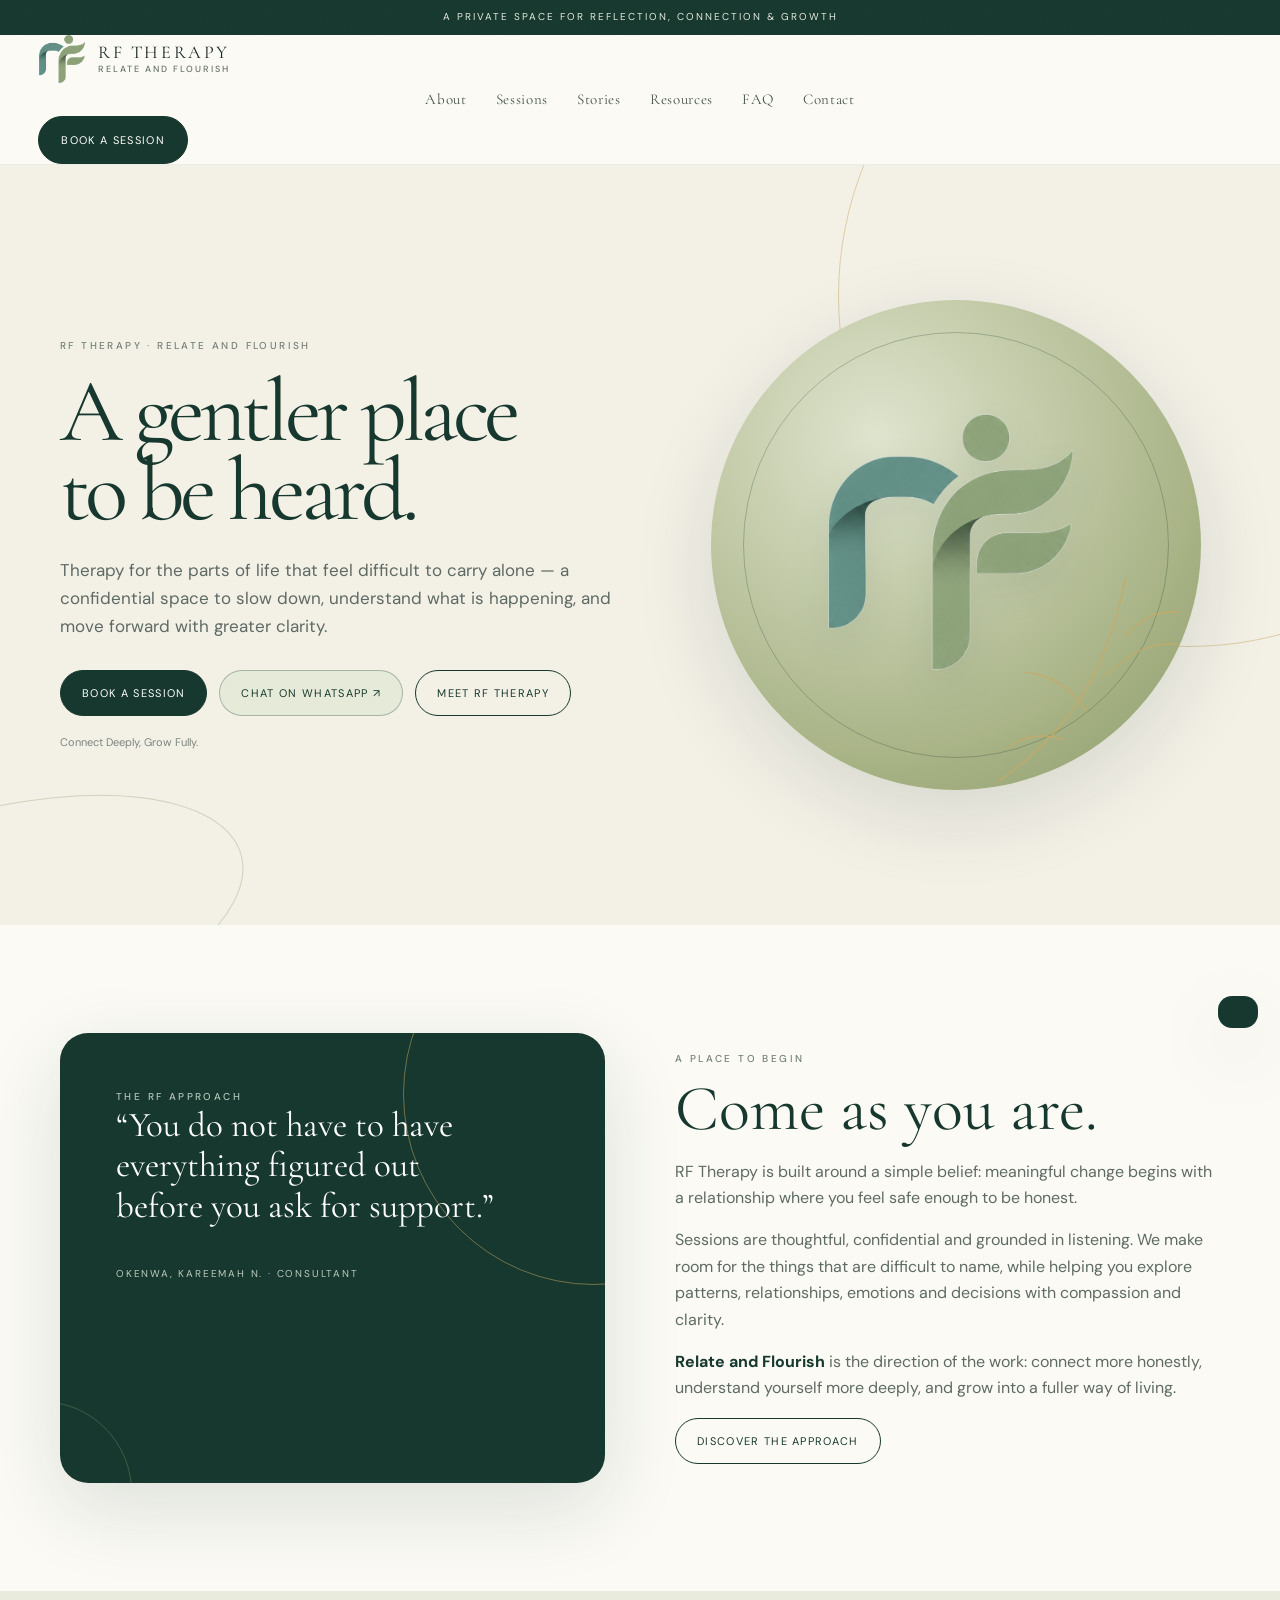
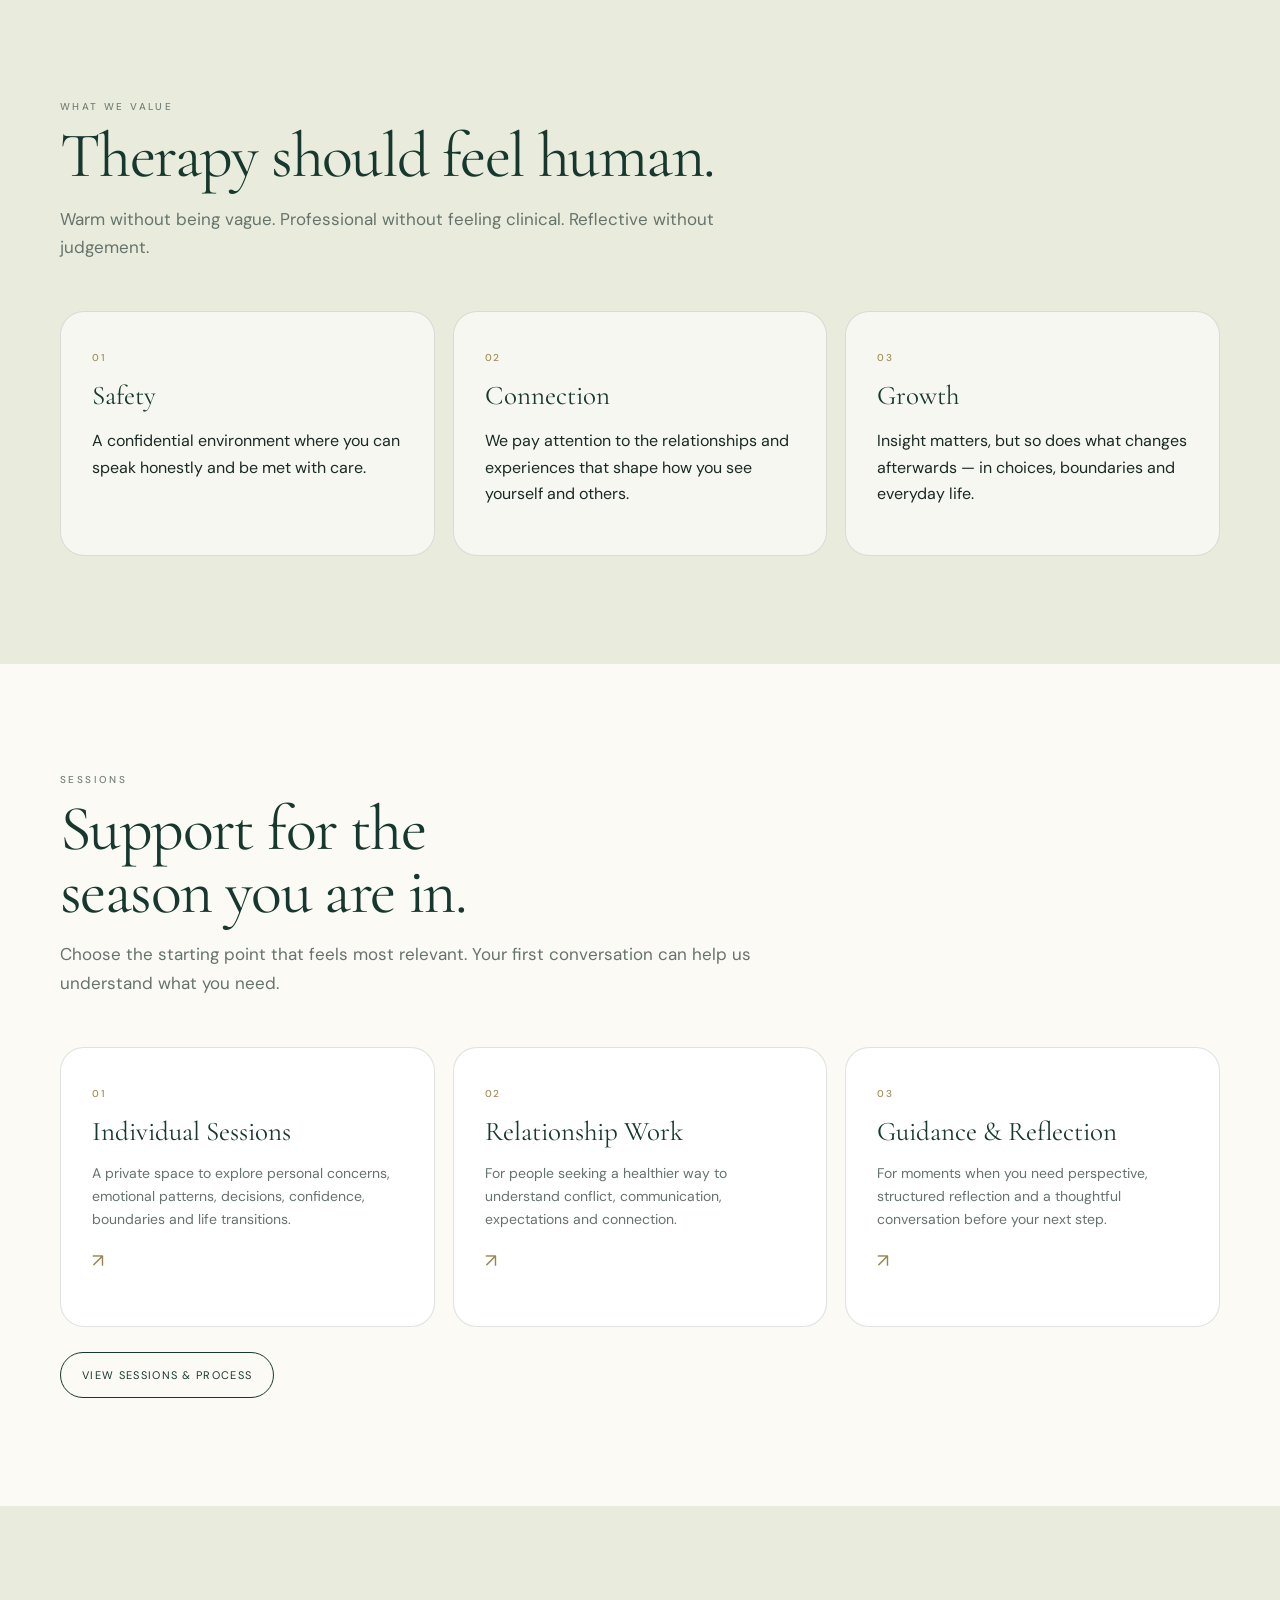
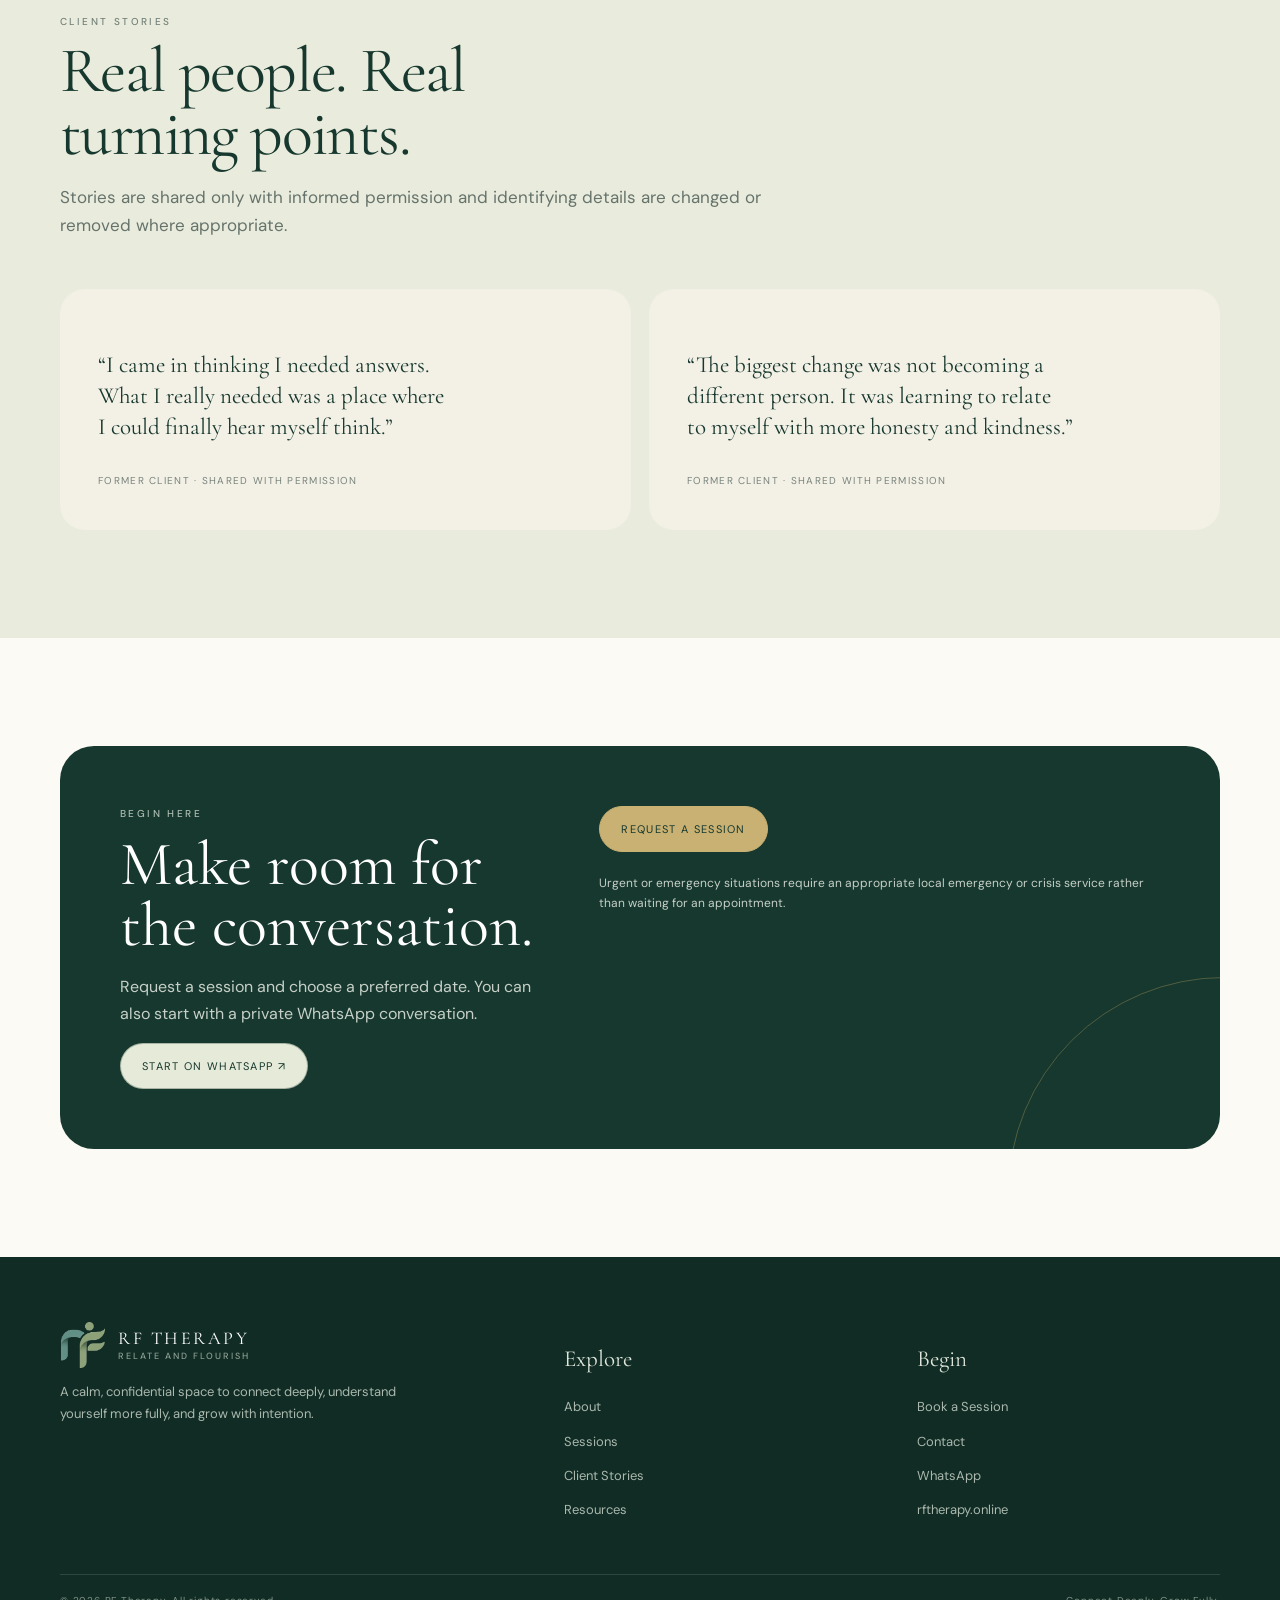
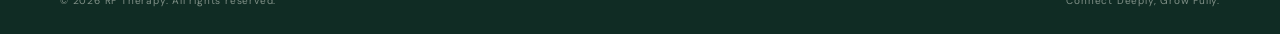
==== commit 7644f9e4: "upgraded site to version 2 - image, favicon, modified texts" ====
--- a/index.html
+++ b/index.html
@@ -2,7 +2,7 @@
 <meta name="description" content="RF Therapy — Relate & Flourish. A calm, confidential space to connect deeply and grow fully.">
 <link rel="preconnect" href="https://fonts.googleapis.com"><link rel="preconnect" href="https://fonts.gstatic.com" crossorigin>
 <link href="https://fonts.googleapis.com/css2?family=Cormorant+Garamond:wght@400;500;600&family=DM+Sans:wght@400;500;600&display=swap" rel="stylesheet">
-<link rel="stylesheet" href="assets/styles.css"><title>Home · RF Therapy</title></head><body><div class="announce">A private space for reflection, connection & growth</div>
+<link rel="icon" type="image/x-icon" href="assets/favicon.ico"><link rel="icon" type="image/png" sizes="512x512" href="assets/favicon.png"><link rel="apple-touch-icon" href="assets/favicon-512.png"><link rel="stylesheet" href="assets/styles.css"><title>Home · RF Therapy</title></head><body><div class="announce">A private space for reflection, connection & growth</div>
 <header class="site-header"><div class="wrap"><nav>
 <a class="brand" href="index.html"><img src="assets/rf-mark.png" alt="RF Therapy mark"><div class="brand-copy">RF THERAPY<small>RELATE AND FLOURISH</small></div></a>
 <div class="navlinks"><a href="about.html" class="">About</a><a href="sessions.html" class="">Sessions</a><a href="stories.html" class="">Stories</a><a href="resources.html" class="">Resources</a><a href="faq.html" class="">FAQ</a><a href="contact.html" class="">Contact</a></div>
@@ -31,4 +31,4 @@
 <div class="toast" id="toast"></div>
 <script>
 function notify(msg){const t=document.getElementById('toast');t.textContent=msg;t.classList.add('show');setTimeout(()=>t.classList.remove('show'),5500)}
-</script></body></html>+</script><script>document.querySelectorAll('#mobilePanel a').forEach(a=>a.addEventListener('click',()=>document.getElementById('mobilePanel').classList.remove('open')));</script></body></html>
--- a/assets/styles.css
+++ b/assets/styles.css
@@ -60,61 +60,59 @@
 @media(max-width:560px){section{padding:80px 0}.hero h1{font-size:58px}.hero-orb{width:330px}.process{grid-template-columns:1fr}.story-panel{padding:35px}.story-panel .bigquote{font-size:29px}.page-hero{padding:75px 0}.brand-copy{font-size:14px}.brand img{width:40px;height:40px}}
 
 
-/* RF THERAPY — premium navigation and responsive refinement */
+/* RF THERAPY — navigation system */
 :root{
  --serif:"Cormorant Garamond", Georgia, serif;
  --sans:"DM Sans", Inter, ui-sans-serif, system-ui, sans-serif;
 }
-.site-header{z-index:100}
-.nav{position:relative;height:84px;min-width:0}
-.brand{flex:0 0 auto;position:relative;z-index:3}
-.brand img{width:48px;height:48px}
-.brand-copy{font-size:18px;letter-spacing:.14em;line-height:.9}
-.brand-copy small{font-size:9px;letter-spacing:.22em;margin-top:5px}
-.navlinks{position:absolute;left:50%;top:50%;transform:translate(-50%,-50%);display:flex;align-items:center;justify-content:center;gap:30px;white-space:nowrap;font-family:var(--serif);font-size:15px;letter-spacing:.045em;color:#46554e}
-.navlinks a{position:relative;padding:8px 0;transition:color .2s ease}
-.navlinks a:after{content:"";position:absolute;left:50%;bottom:0;width:0;height:1px;background:var(--gold);transform:translateX(-50%);transition:width .25s ease}
+.site-header{position:sticky;top:0;z-index:100;background:rgba(251,250,245,.94);backdrop-filter:blur(18px);border-bottom:1px solid rgba(23,56,46,.07)}
+.site-header .wrap{width:min(1280px,94%)}
+.nav{position:relative;display:grid;grid-template-columns:minmax(250px,1fr) auto minmax(170px,1fr);align-items:center;gap:28px;height:84px;min-width:0}
+.brand{display:flex;align-items:center;gap:12px;min-width:0;justify-self:start;position:relative;z-index:3}
+.brand img{width:48px;height:48px;object-fit:contain;flex:0 0 auto}
+.brand-copy{font-family:var(--serif);font-size:18px;line-height:.92;letter-spacing:.14em;white-space:nowrap}
+.brand-copy small{display:block;font-family:var(--sans);font-size:9px;font-weight:500;letter-spacing:.22em;color:var(--muted);margin-top:5px}
+.navlinks{display:flex;align-items:center;justify-content:center;gap:29px;white-space:nowrap;font-family:var(--serif);font-size:15px;line-height:1;letter-spacing:.045em;color:#46554e;justify-self:center}
+.navlinks a{position:relative;padding:9px 0;transition:color .2s ease}
+.navlinks a:after{content:"";position:absolute;left:50%;bottom:1px;width:0;height:1px;background:var(--gold);transform:translateX(-50%);transition:width .25s ease}
+.navlinks a:hover,.navlinks a.active{color:var(--forest)}
 .navlinks a:hover:after,.navlinks a.active:after{width:70%}
-.nav-cta,.btn{font-family:var(--sans)}
-.nav-cta{margin-left:auto;position:relative;z-index:3;padding:14px 22px;font-size:11px}
-.menu{position:relative;z-index:4}
-.mobile-panel{font-family:var(--serif);font-size:18px;letter-spacing:.03em}
-.mobile-panel a{font-size:17px}
-.mobile-panel strong{font-family:var(--sans);font-size:11px;letter-spacing:.12em;text-transform:uppercase}
+.nav-cta{justify-self:end;position:relative;z-index:3;font-family:var(--sans);padding:14px 22px!important;font-size:11px!important;white-space:nowrap}
+.menu{display:none;border:0;background:transparent;color:var(--forest);cursor:pointer}
+.mobile-panel{display:none}
 
-/* More editorial luxury without sacrificing readability */
+/* Editorial luxury, kept readable */
 .hero h1,.section-head h2,.booking h2,.page-hero h1,.resource-hero h1,.story-panel .bigquote,.value h3,.card h3,.resource h3,.step h3,.testimonial p,.faq summary,.contact-card h3,.footer h3{font-kerning:normal;text-wrap:balance}
 .section-head h2,.page-hero h1,.resource-hero h1{letter-spacing:-.025em}
 .kicker,.eyebrow,.num,.tag{font-family:var(--sans);font-weight:500}
 
-@media(max-width:1050px) and (min-width:901px){
- .wrap{width:min(94%,1160px)}
+@media(max-width:1120px) and (min-width:901px){
+ .site-header .wrap{width:95%}
+ .nav{grid-template-columns:minmax(225px,1fr) auto minmax(155px,1fr);gap:16px}
  .navlinks{gap:19px;font-size:14px}
- .nav-cta{padding:12px 17px}
+ .nav-cta{padding:12px 16px!important}
  .brand-copy{font-size:16px}
 }
 @media(max-width:900px){
- .nav{height:72px}
+ nav{height:72px;display:flex;justify-content:space-between;gap:15px}
  .navlinks,.nav-cta{display:none}
  .brand img{width:43px;height:43px}
  .brand-copy{font-size:16px}
  .brand-copy small{font-size:8px}
- .menu{display:block;width:42px;height:42px;border:1px solid var(--line);border-radius:50%;font-size:0}
- .menu:before{content:"";display:block;width:16px;height:1px;background:var(--forest);margin:0 auto 5px;box-shadow:0 5px 0 var(--forest)}
- .mobile-panel{top:72px;padding:14px 5%;box-shadow:0 18px 35px rgba(23,56,46,.09)}
+ .menu{display:flex;place-items:center;font-size:0;justify-self:end;position:relative;z-index:4}
+ .menu:before{content:"";display:block;width:16px;height:1px;background:var(--forest);box-shadow:0 5px 0 var(--forest);transition:.2s}
+ .mobile-panel{position:absolute;top:72px;left:0;right:0;background:rgba(251,250,245,.98);border-bottom:1px solid var(--line);padding:14px 5%;box-shadow:0 18px 35px rgba(23,56,46,.09);font-family:var(--serif);font-size:18px;letter-spacing:.03em}
  .mobile-panel.open{display:grid;gap:0}
- .mobile-panel a{padding:15px 4px}
- .mobile-panel a:last-child{margin-top:8px;border:1px solid var(--forest);border-radius:999px;text-align:center;padding:13px}
- .hero{min-height:auto;padding:78px 0 70px}
+ .mobile-panel a{padding:15px 4px;border-bottom:1px solid var(--line);font-size:17px}
+ .mobile-panel a:last-child{margin-top:8px;border:1px solid var(--forest);border-radius:999px;text-align:center;padding:13px;font-family:var(--sans);font-size:11px;letter-spacing:.12em;text-transform:uppercase}
  .hero-grid,.split,.booking,.contact-grid{grid-template-columns:1fr;gap:42px}
  .hero-visual{min-height:400px;order:2}
- .hero-orb{width:min(430px,82vw)}
  .values,.cards,.resource-grid{grid-template-columns:1fr 1fr}
  .process{grid-template-columns:1fr 1fr}
  .footer-grid{grid-template-columns:1fr 1fr}
 }
 @media(max-width:620px){
- .wrap{width:90%}
+ .site-header .wrap{width:90%}
  section{padding:78px 0}
  .announce{font-size:8px;letter-spacing:.16em;padding:8px 12px}
  .hero{padding:65px 0 60px}
@@ -130,7 +128,9 @@
  .contact-card{padding:30px}
  .bottom{display:block}.bottom span{display:block;margin-top:8px}
 }
-@media(max-width:390px){.brand-copy{font-size:14px}.brand-copy small{font-size:7px}.brand img{width:39px;height:39px}.nav{height:66px}.mobile-panel{top:66px}}
+@media(max-width:390px){
+ .brand-copy{font-size:14px}.brand-copy small{font-size:7px}.brand img{width:39px;height:39px}.nav{height:66px}.mobile-panel{top:66px}
+}
 
 .consultant-feature{background:var(--paper);overflow:hidden}
 .consultant-feature-grid{display:grid;grid-template-columns:.92fr 1.08fr;gap:80px;align-items:center}
@@ -142,3 +142,36 @@
 .consultant-photo-placeholder div{position:relative;text-align:center;color:var(--forest);padding:25px}.consultant-photo-placeholder span{display:block;font-family:var(--serif);font-size:27px;letter-spacing:.06em}.consultant-photo-placeholder small{display:block;font-size:10px;letter-spacing:.08em;color:#66736c;margin-top:8px}
 @media(max-width:900px){.consultant-feature-grid{grid-template-columns:1fr;gap:35px}.consultant-photo-wrap{min-height:470px}.consultant-photo-placeholder{height:430px}}
 @media(max-width:620px){.consultant-photo-wrap{min-height:410px}.consultant-photo-placeholder{height:390px;width:72%}.consultant-photo-wrap:before{width:320px;height:320px;left:-50px;top:35px}}
+
+
+
+.journal-filters {
+    display: flex;
+    margin-bottom: 10px;
+}
+
+.journal-filters button {
+    background: #e9ecdc;
+    color: #1b2924;
+    padding: 15px;
+    border: none;
+    margin-right: 1px;
+    cursor: pointer;
+}
+
+.journal-filters button:hover {
+    background: #1b2924;
+    color: #e9ecdc;
+}
+
+.journal-filters button:nth-of-type(4){
+    border-top-right-radius: 20px;
+}
+
+.journal-filters button:nth-of-type(1){
+    border-top-left-radius: 20px;
+}
+
+.resource-grid .resource {
+    border-top-left-radius: 0;
+}
